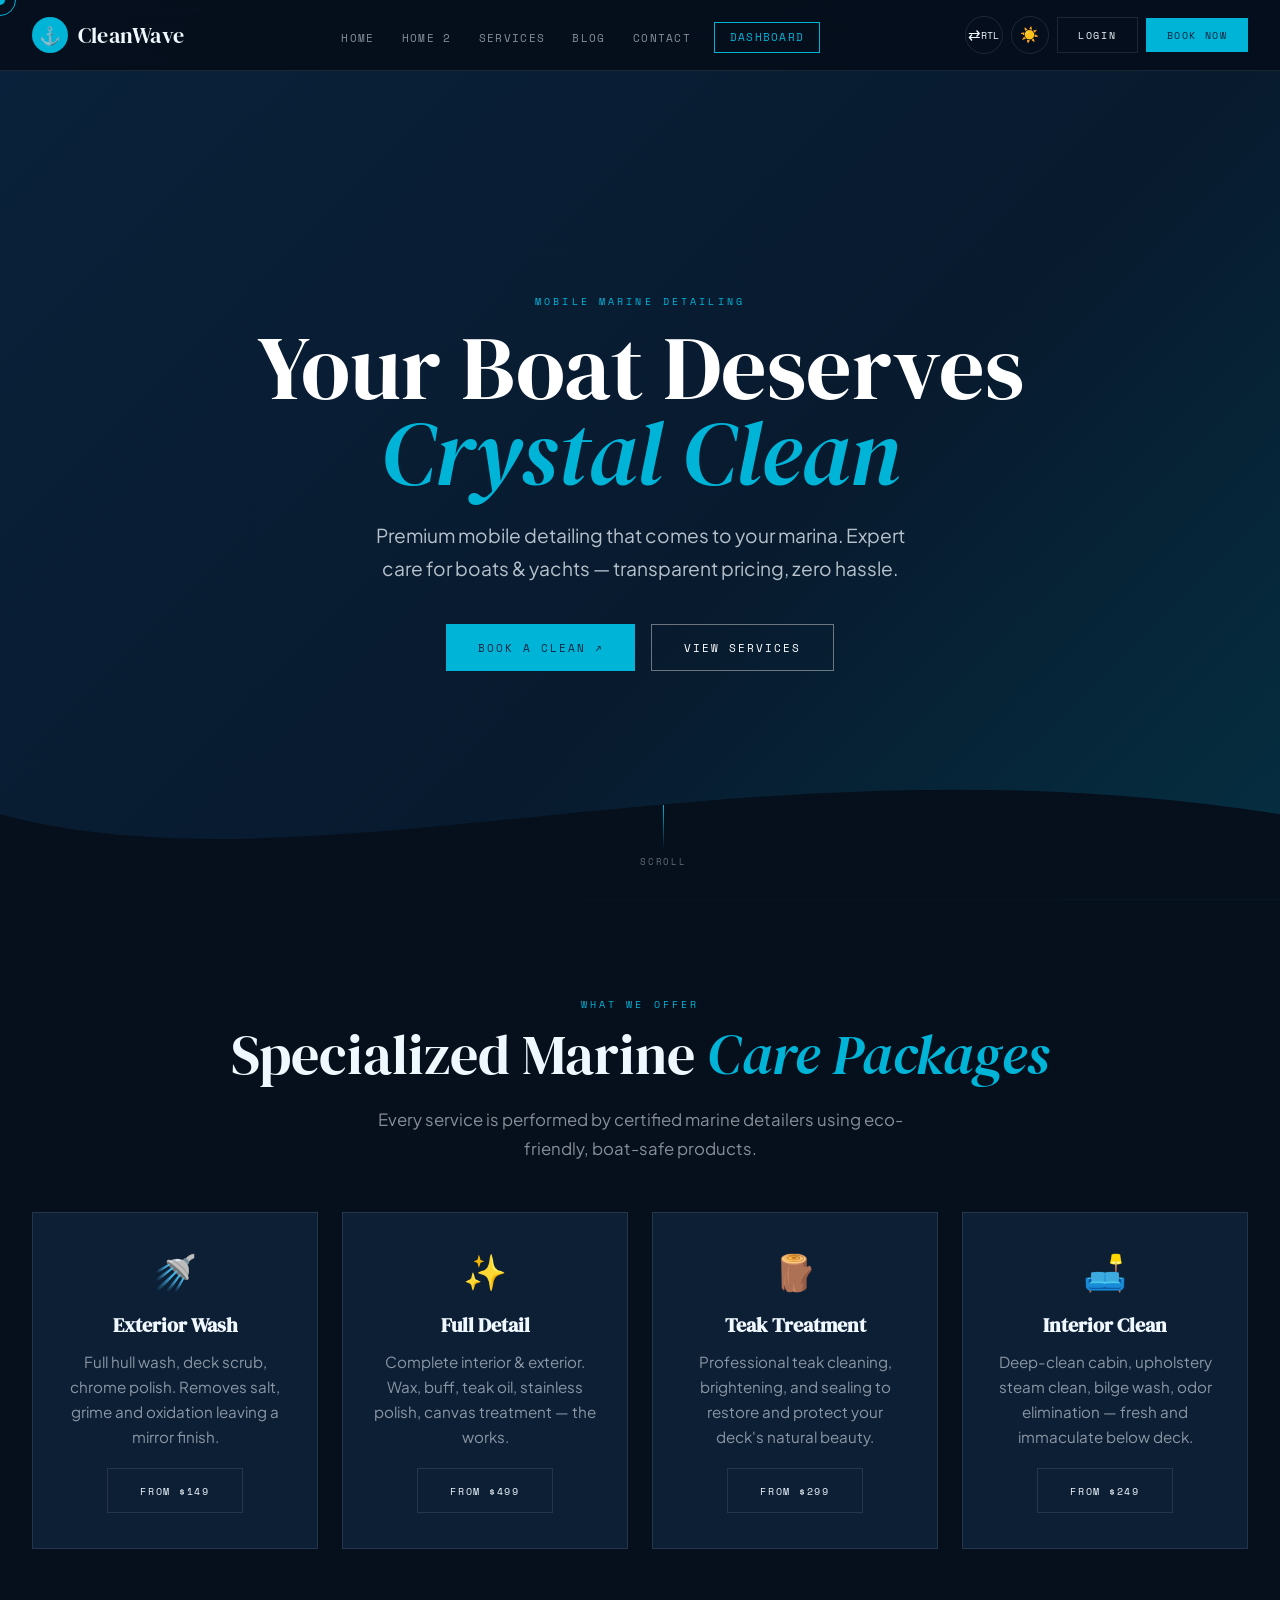
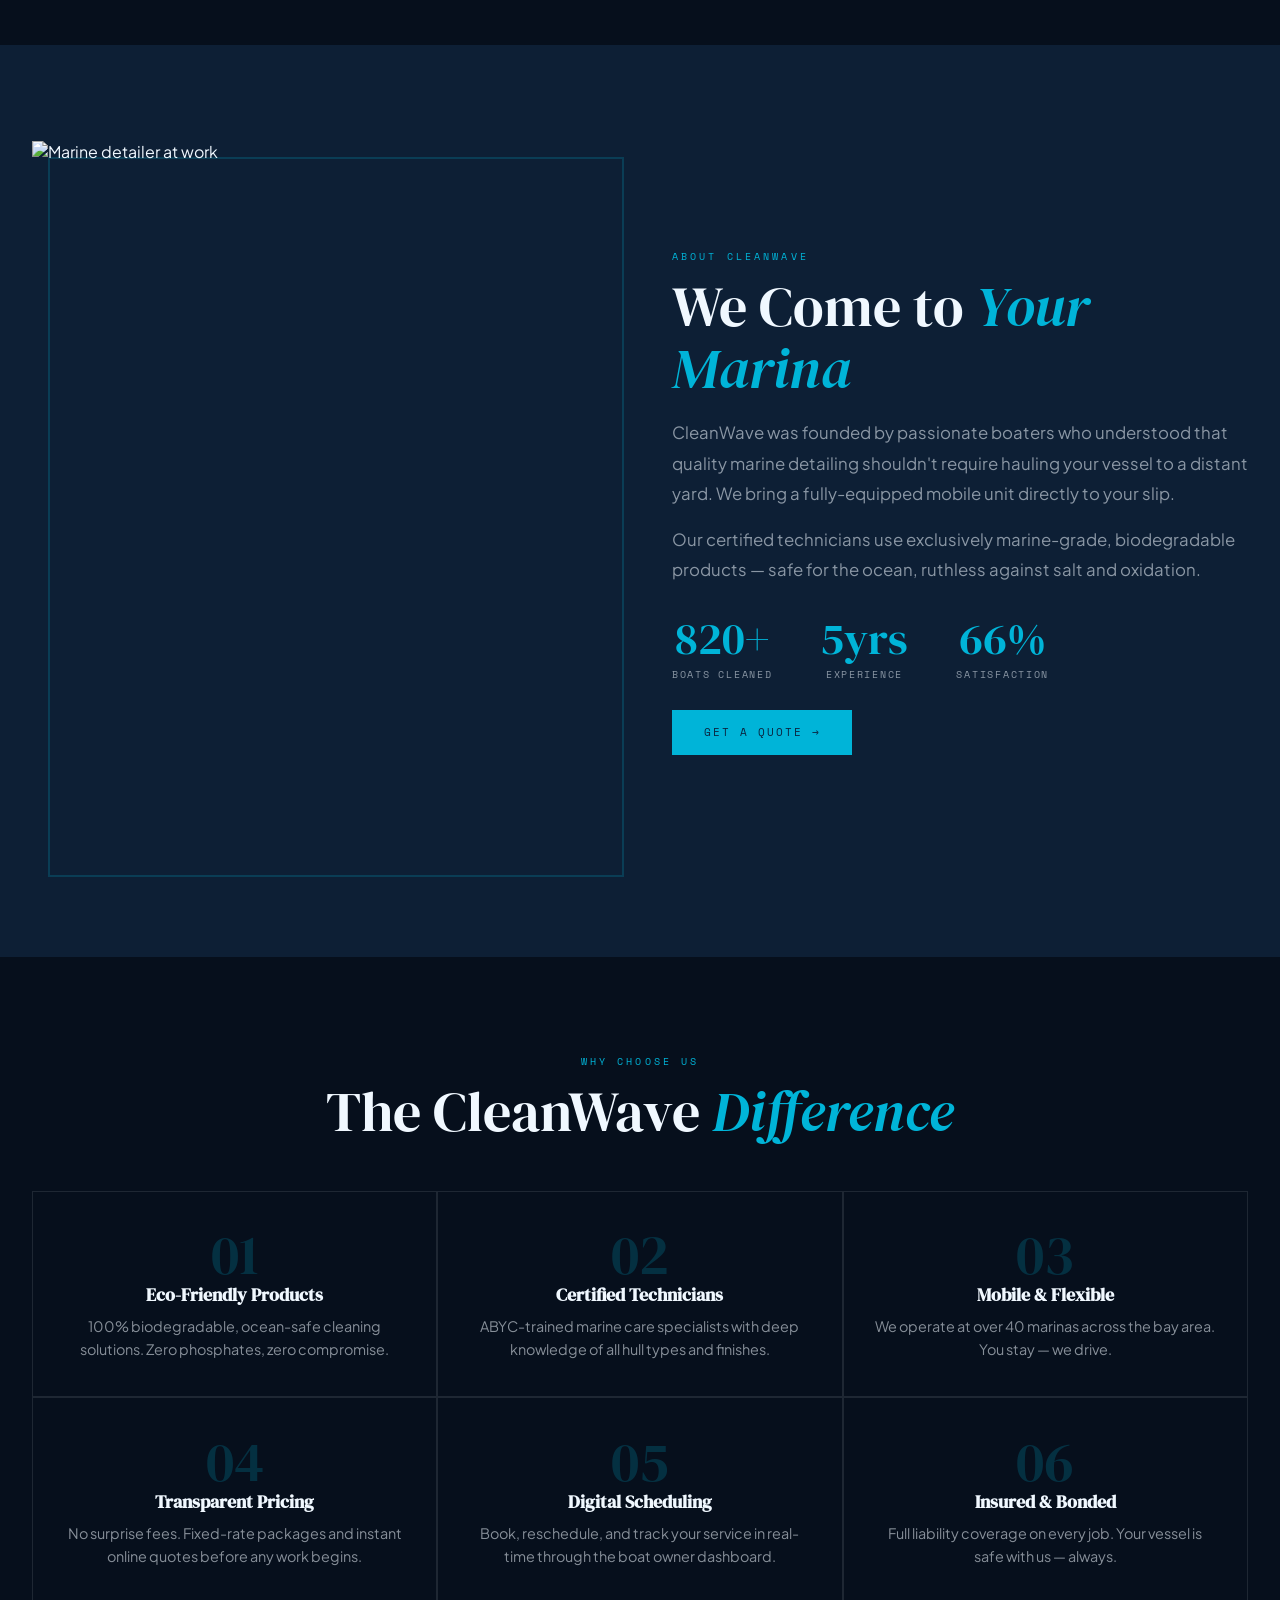
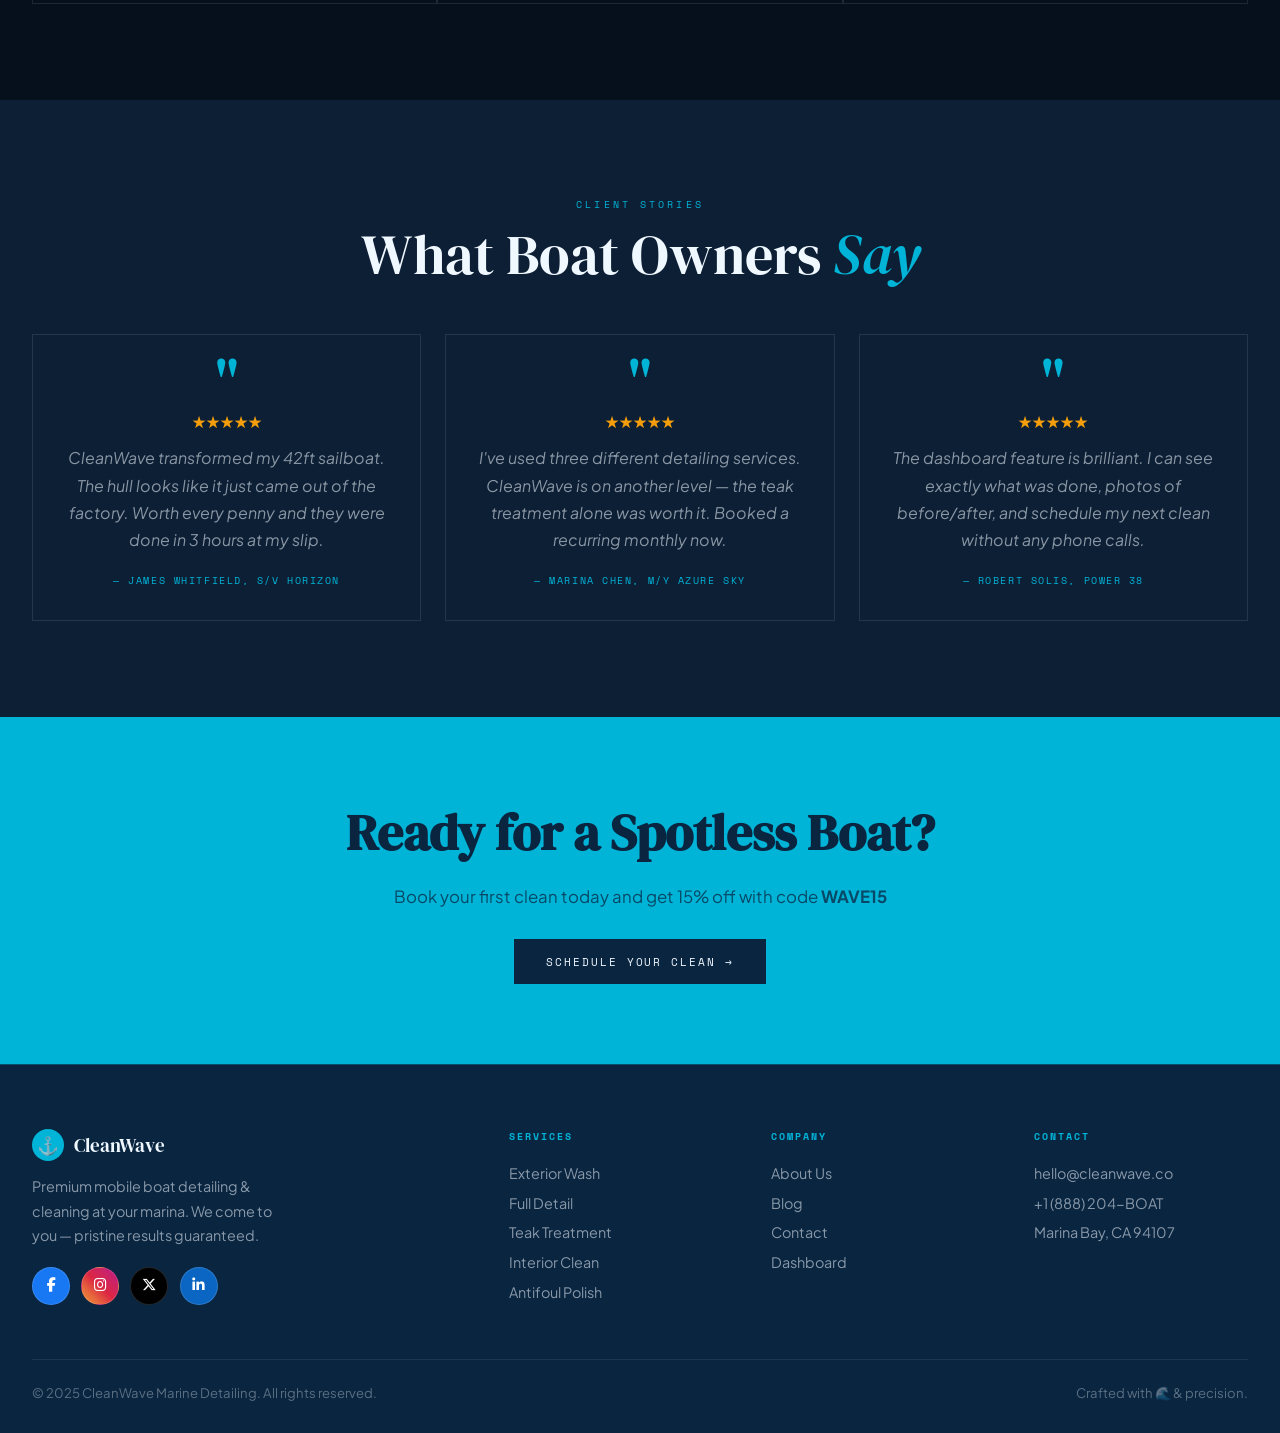
==== index.html @ 35ff5fb8 "first commit" ====
<!DOCTYPE html>
<html lang="en" data-theme="dark" dir="ltr">
<head>
<meta charset="UTF-8"/><meta name="viewport" content="width=device-width,initial-scale=1.0"/>
<title>CleanWave · Premium Mobile Boat Detailing</title>
<link rel="stylesheet" href="style.css"/>
<link rel="stylesheet" href="https://cdnjs.cloudflare.com/ajax/libs/font-awesome/6.5.0/css/all.min.css"/>
</head>
<body>
<div id="nav-inject"></div>

<!-- 1. HERO -->
<section class="hero" style="background-image:url('https://images.unsplash.com/photo-1567899378494-47b22a2ae96a?w=1800&q=80')">
  <div class="hero-overlay"></div>
  <div class="hero-content">
    <span class="hero-label">Mobile Marine Detailing</span>
    <h1 class="hero-title">Your Boat Deserves<em>Crystal Clean</em></h1>
    <p class="hero-sub">Premium mobile detailing that comes to your marina. Expert care for boats & yachts — transparent pricing, zero hassle.</p>
    <div class="hero-btns">
      <a href="services.html" class="btn btn-primary"><span>Book a Clean ↗</span></a>
      <a href="services.html" class="btn btn-outline"><span>View Services</span></a>
    </div>
  </div>
  <div class="scroll-ind"><div class="scroll-line"></div><span>Scroll</span></div>
  <div class="hero-wave">
    <svg viewBox="0 0 1200 80" preserveAspectRatio="none" fill="var(--bg)">
      <path d="M0,40 C150,80 350,0 600,40 C850,80 1050,0 1200,40 L1200,80 L0,80 Z"/>
    </svg>
  </div>
</section>

<!-- 2. SERVICES -->
<section style="background:var(--bg)">
  <div class="section-inner">
    <div class="text-center reveal">
      <span class="section-label">What We Offer</span>
      <h2 class="section-title">Specialized Marine <em style="color:var(--accent);font-style:italic">Care Packages</em></h2>
      <p class="section-sub">Every service is performed by certified marine detailers using eco-friendly, boat-safe products.</p>
    </div>
    <div class="cards-grid">
      <div class="card reveal stagger-1">
        <div class="card-icon">🚿</div>
        <h3>Exterior Wash</h3>
        <p>Full hull wash, deck scrub, chrome polish. Removes salt, grime and oxidation leaving a mirror finish.</p>
        <a href="services.html" class="btn btn-dark" style="margin-top:1.2rem;font-size:.6rem"><span>From $149</span></a>
      </div>
      <div class="card reveal stagger-2">
        <div class="card-icon">✨</div>
        <h3>Full Detail</h3>
        <p>Complete interior & exterior. Wax, buff, teak oil, stainless polish, canvas treatment — the works.</p>
        <a href="services.html" class="btn btn-dark" style="margin-top:1.2rem;font-size:.6rem"><span>From $499</span></a>
      </div>
      <div class="card reveal stagger-3">
        <div class="card-icon">🪵</div>
        <h3>Teak Treatment</h3>
        <p>Professional teak cleaning, brightening, and sealing to restore and protect your deck's natural beauty.</p>
        <a href="services.html" class="btn btn-dark" style="margin-top:1.2rem;font-size:.6rem"><span>From $299</span></a>
      </div>
      <div class="card reveal stagger-4">
        <div class="card-icon">🛋️</div>
        <h3>Interior Clean</h3>
        <p>Deep-clean cabin, upholstery steam clean, bilge wash, odor elimination — fresh and immaculate below deck.</p>
        <a href="services.html" class="btn btn-dark" style="margin-top:1.2rem;font-size:.6rem"><span>From $249</span></a>
      </div>
    </div>
  </div>
</section>

<!-- 3. ABOUT -->
<section style="background:var(--bg-alt)">
  <div class="section-inner">
    <div class="split-grid">
      <div class="split-image reveal-left">
        <img src="https://images.unsplash.com/photo-1540946485063-a40da27545f8?w=700&q=80" alt="Marine detailer at work" style="aspect-ratio:4/5"/>
      </div>
      <div class="split-text reveal-right">
        <span class="section-label">About CleanWave</span>
        <h2 class="section-title">We Come to <em style="color:var(--accent);font-style:italic">Your Marina</em></h2>
        <p>CleanWave was founded by passionate boaters who understood that quality marine detailing shouldn't require hauling your vessel to a distant yard. We bring a fully-equipped mobile unit directly to your slip.</p>
        <p>Our certified technicians use exclusively marine-grade, biodegradable products — safe for the ocean, ruthless against salt and oxidation.</p>
        <div class="stats-row">
          <div class="stat"><div class="stat-num" data-target="1200" data-suffix="+">0+</div><div class="stat-label">Boats Cleaned</div></div>
          <div class="stat"><div class="stat-num" data-target="8" data-suffix="yrs">0yrs</div><div class="stat-label">Experience</div></div>
          <div class="stat"><div class="stat-num" data-target="98" data-suffix="%">0%</div><div class="stat-label">Satisfaction</div></div>
        </div>
        <br/>
        <a href="contact.html" class="btn btn-primary" style="margin-top:.5rem"><span>Get a Quote →</span></a>
      </div>
    </div>
  </div>
</section>

<!-- 4. FEATURES -->
<section style="background:var(--bg)">
  <div class="section-inner">
    <div class="text-center reveal">
      <span class="section-label">Why Choose Us</span>
      <h2 class="section-title">The CleanWave <em style="color:var(--accent);font-style:italic">Difference</em></h2>
    </div>
    <div class="features-grid reveal">
      <div class="feature-item stagger-1">
        <div class="feature-num">01</div>
        <h3>Eco-Friendly Products</h3>
        <p>100% biodegradable, ocean-safe cleaning solutions. Zero phosphates, zero compromise.</p>
      </div>
      <div class="feature-item stagger-2">
        <div class="feature-num">02</div>
        <h3>Certified Technicians</h3>
        <p>ABYC-trained marine care specialists with deep knowledge of all hull types and finishes.</p>
      </div>
      <div class="feature-item stagger-3">
        <div class="feature-num">03</div>
        <h3>Mobile & Flexible</h3>
        <p>We operate at over 40 marinas across the bay area. You stay — we drive.</p>
      </div>
      <div class="feature-item stagger-1">
        <div class="feature-num">04</div>
        <h3>Transparent Pricing</h3>
        <p>No surprise fees. Fixed-rate packages and instant online quotes before any work begins.</p>
      </div>
      <div class="feature-item stagger-2">
        <div class="feature-num">05</div>
        <h3>Digital Scheduling</h3>
        <p>Book, reschedule, and track your service in real-time through the boat owner dashboard.</p>
      </div>
      <div class="feature-item stagger-3">
        <div class="feature-num">06</div>
        <h3>Insured & Bonded</h3>
        <p>Full liability coverage on every job. Your vessel is safe with us — always.</p>
      </div>
    </div>
  </div>
</section>

<!-- 5. TESTIMONIALS -->
<section style="background:var(--bg-alt)">
  <div class="section-inner">
    <div class="text-center reveal">
      <span class="section-label">Client Stories</span>
      <h2 class="section-title">What Boat Owners <em style="color:var(--accent);font-style:italic">Say</em></h2>
    </div>
    <div class="cards-grid">
      <div class="testi-card reveal stagger-1">
        <div class="testi-quote">"</div>
        <span class="stars">★★★★★</span>
        <p>CleanWave transformed my 42ft sailboat. The hull looks like it just came out of the factory. Worth every penny and they were done in 3 hours at my slip.</p>
        <span class="testi-author">— James Whitfield, S/V Horizon</span>
      </div>
      <div class="testi-card reveal stagger-2">
        <div class="testi-quote">"</div>
        <span class="stars">★★★★★</span>
        <p>I've used three different detailing services. CleanWave is on another level — the teak treatment alone was worth it. Booked a recurring monthly now.</p>
        <span class="testi-author">— Marina Chen, M/Y Azure Sky</span>
      </div>
      <div class="testi-card reveal stagger-3">
        <div class="testi-quote">"</div>
        <span class="stars">★★★★★</span>
        <p>The dashboard feature is brilliant. I can see exactly what was done, photos of before/after, and schedule my next clean without any phone calls.</p>
        <span class="testi-author">— Robert Solis, Power 38</span>
      </div>
    </div>
  </div>
</section>

<!-- 6. CTA BANNER -->
<section class="cta-banner">
  <div class="section-inner">
    <h2 class="reveal">Ready for a Spotless Boat?</h2>
    <p class="reveal">Book your first clean today and get 15% off with code <strong>WAVE15</strong></p>
    <a href="services.html" class="btn reveal"><span>Schedule Your Clean →</span></a>
  </div>
</section>

<div id="footer-inject"></div>
<script src="components.js"></script>
<script src="main.js"></script>
</body>
</html>
---- style.css ----
/* ═══════════════════════════════════════════════
   BOAT · GLOBAL DESIGN SYSTEM
   3 Colors: Primary #0A2540 | Secondary #F0F8FF | Accent #00B4D8
═══════════════════════════════════════════════ */
@import url('https://fonts.googleapis.com/css2?family=DM+Serif+Display:ital@0;1&family=Plus+Jakarta+Sans:wght@300;400;500;600;700&family=Space+Mono:wght@400;700&display=swap');

:root {
  --primary: #0A2540;
  --secondary: #F0F8FF;
  --accent: #00B4D8;
  --primary-90: rgba(10,37,64,0.9);
  --primary-80: rgba(10,37,64,0.8);
  --primary-20: rgba(10,37,64,0.2);
  --accent-80: rgba(0,180,216,0.8);
  --accent-20: rgba(0,180,216,0.2);
  --accent-10: rgba(0,180,216,0.1);
  --secondary-80: rgba(240,248,255,0.8);
  --transition: 0.4s cubic-bezier(0.25,0.46,0.45,0.94);
  --container: 1280px;
  --radius: 2px;
}
[data-theme="light"] {
  --bg: #ffffff;
  --bg-alt: var(--secondary);
  --text: var(--primary);
  --text-muted: rgba(10,37,64,0.6);
  --border: rgba(10,37,64,0.12);
  --card-bg: #ffffff;
  --nav-bg: rgba(255,255,255,0.95);
  --shadow: 0 4px 24px rgba(10,37,64,0.08);
}
[data-theme="dark"] {
  --bg: #060f1c;
  --bg-alt: #0d1f35;
  --text: var(--secondary);
  --text-muted: rgba(240,248,255,0.55);
  --border: rgba(240,248,255,0.1);
  --card-bg: #0d1f35;
  --nav-bg: rgba(6,15,28,0.97);
  --shadow: 0 4px 24px rgba(0,0,0,0.4);
}

*,*::before,*::after{box-sizing:border-box;margin:0;padding:0;}
html{scroll-behavior:smooth;font-size:16px;}
body{font-family:'Plus Jakarta Sans',sans-serif;background:var(--bg);color:var(--text);transition:background var(--transition),color var(--transition);overflow-x:hidden;cursor:none;}

/* ── CURSOR ── */
.cursor{width:10px;height:10px;background:var(--accent);border-radius:50%;position:fixed;top:0;left:0;pointer-events:none;z-index:9999;transform:translate(-50%,-50%);transition:width .3s,height .3s,background .3s;}
.cursor-ring{width:32px;height:32px;border:1.5px solid var(--accent);border-radius:50%;position:fixed;top:0;left:0;pointer-events:none;z-index:9998;transform:translate(-50%,-50%);transition:width .3s,height .3s;}

/* ── NAVBAR ── */
nav{position:fixed;top:0;left:0;right:0;z-index:1000;background:var(--nav-bg);backdrop-filter:blur(20px);-webkit-backdrop-filter:blur(20px);border-bottom:1px solid var(--border);transition:background var(--transition),border var(--transition);}
.nav-inner{max-width:var(--container);margin:0 auto;display:flex;align-items:center;justify-content:space-between;padding:0 2rem;height:70px;}
.nav-logo{display:flex;align-items:center;gap:.6rem;text-decoration:none;}
.nav-logo-icon{width:36px;height:36px;background:var(--accent);border-radius:50%;display:flex;align-items:center;justify-content:center;font-size:1.1rem;}
.nav-logo-text{font-family:'DM Serif Display',serif;font-size:1.4rem;font-weight:400;color:var(--text);letter-spacing:.02em;}
.nav-links{display:flex;align-items:center;gap:.2rem;list-style:none;}
.nav-links a{font-family:'Space Mono',monospace;font-size:.68rem;letter-spacing:.12em;text-transform:uppercase;color:var(--text-muted);text-decoration:none;padding:.5rem .75rem;position:relative;transition:color var(--transition);}
.nav-links a::after{content:'';position:absolute;bottom:0;left:.75rem;right:.75rem;height:1px;background:var(--accent);transform:scaleX(0);transition:transform var(--transition);}
.nav-links a:hover,.nav-links a.active{color:var(--accent);}
.nav-links a:hover::after,.nav-links a.active::after{transform:scaleX(1);}
.nav-links a.nav-dashboard{color:var(--accent);border:1px solid var(--accent);padding:.4rem .9rem;margin-left:.5rem;transition:all var(--transition);}
.nav-links a.nav-dashboard:hover{background:var(--accent);color:var(--primary);}
.nav-links a.nav-dashboard::after{display:none;}
.nav-right{display:flex;align-items:center;gap:.5rem;}
.nav-btn{width:38px;height:38px;border-radius:50%;border:1px solid var(--border);background:none;color:var(--text);cursor:pointer;display:flex;align-items:center;justify-content:center;font-size:.95rem;transition:all var(--transition);}
.nav-btn:hover{border-color:var(--accent);color:var(--accent);}
.nav-cta{font-family:'Space Mono',monospace;font-size:.65rem;letter-spacing:.15em;text-transform:uppercase;padding:.55rem 1.3rem;text-decoration:none;transition:all var(--transition);cursor:pointer;border:none;}
.nav-cta-primary{background:var(--accent);color:var(--primary);}
.nav-cta-primary:hover{background:var(--primary);color:var(--accent);transform:translateY(-2px);}
.nav-cta-secondary{background:none;border:1px solid var(--border);color:var(--text);}
.nav-cta-secondary:hover{border-color:var(--accent);color:var(--accent);}
.hamburger{display:none;flex-direction:column;gap:5px;background:none;border:none;cursor:pointer;padding:4px;}
.hamburger span{display:block;width:22px;height:2px;background:var(--text);transition:all var(--transition);}

/* ── MOBILE DRAWER ── */
.drawer{position:fixed;top:0;right:0;width:min(300px,85vw);height:100vh;background:var(--bg);border-left:1px solid var(--border);z-index:1100;transform:translateX(100%);transition:transform .45s cubic-bezier(0.76,0,0.24,1);display:flex;flex-direction:column;padding:2rem 1.5rem;gap:1.5rem;overflow-y:auto;}
.drawer.open{transform:translateX(0);}
.drawer-close{align-self:flex-end;background:none;border:none;color:var(--text);font-size:1.4rem;cursor:pointer;padding:.2rem;}
.drawer-links{display:flex;flex-direction:column;gap:.2rem;}
.drawer-links a{font-family:'Space Mono',monospace;font-size:.75rem;letter-spacing:.12em;text-transform:uppercase;color:var(--text-muted);text-decoration:none;padding:.8rem 0;border-bottom:1px solid var(--border);transition:color var(--transition);}
.drawer-links a:hover,.drawer-links a.active{color:var(--accent);}
.drawer-bottom{margin-top:auto;display:flex;align-items:center;gap:.8rem;padding-top:1rem;border-top:1px solid var(--border);}
.drawer-overlay{position:fixed;inset:0;background:rgba(0,0,0,.5);z-index:1050;opacity:0;pointer-events:none;transition:opacity var(--transition);}
.drawer-overlay.show{opacity:1;pointer-events:all;}

/* ── SECTIONS ── */
section{padding:6rem 2rem;}
.section-inner{max-width:var(--container);margin:0 auto;}
.section-label{font-family:'Space Mono',monospace;font-size:.65rem;letter-spacing:.3em;text-transform:uppercase;color:var(--accent);display:block;margin-bottom:.75rem;}
.section-title{font-family:'DM Serif Display',serif;font-size:clamp(2rem,4.5vw,3.5rem);font-weight:400;line-height:1.1;margin-bottom:1.2rem;}
.section-sub{font-size:1.05rem;line-height:1.75;color:var(--text-muted);max-width:580px;}
.text-center{text-align:center;}
.text-center .section-sub{margin:0 auto;}

/* ── HERO BASE ── */
.hero{min-height:100vh;background-size:cover;background-position:center;background-attachment:fixed;display:flex;align-items:center;justify-content:center;position:relative;overflow:hidden;padding:8rem 2rem 4rem;}
.hero-overlay{position:absolute;inset:0;background:linear-gradient(135deg,rgba(10,37,64,.85) 0%,rgba(10,37,64,.5) 60%,rgba(0,180,216,.2) 100%);}
.hero-content{position:relative;z-index:2;text-align:center;max-width:860px;width:100%;}
.hero-label{font-family:'Space Mono',monospace;font-size:.65rem;letter-spacing:.3em;text-transform:uppercase;color:var(--accent);display:block;margin-bottom:1rem;opacity:0;animation:fadeUp .8s .1s forwards;}
.hero-title{font-family:'DM Serif Display',serif;font-size:clamp(2.8rem,7vw,6.5rem);font-weight:400;line-height:.95;color:#ffffff;margin-bottom:1.5rem;opacity:0;animation:fadeUp .9s .3s forwards;}
.hero-title em{color:var(--accent);font-style:italic;display:block;}
.hero-sub{font-size:clamp(1rem,1.8vw,1.2rem);color:rgba(240,248,255,.75);line-height:1.7;max-width:560px;margin:0 auto 2.5rem;opacity:0;animation:fadeUp .9s .5s forwards;}
.hero-btns{display:flex;gap:1rem;justify-content:center;flex-wrap:wrap;opacity:0;animation:fadeUp .9s .7s forwards;}
.scroll-ind{position:absolute;bottom:2rem;left:50%;transform:translateX(-50%);z-index:3;display:flex;flex-direction:column;align-items:center;gap:.4rem;opacity:0;animation:fadeUp 1s 1s forwards;}
.scroll-ind span{font-family:'Space Mono',monospace;font-size:.55rem;letter-spacing:.2em;text-transform:uppercase;color:rgba(240,248,255,.4);}
.scroll-line{width:1px;height:44px;background:linear-gradient(to bottom,var(--accent),transparent);animation:scrollPulse 2s ease-in-out infinite;}

/* ── BUTTONS ── */
.btn{display:inline-flex;align-items:center;gap:.5rem;font-family:'Space Mono',monospace;font-size:.68rem;letter-spacing:.18em;text-transform:uppercase;padding:.9rem 2rem;text-decoration:none;cursor:pointer;border:none;transition:all var(--transition);position:relative;overflow:hidden;}
.btn::before{content:'';position:absolute;inset:0;transform:translateX(-101%);transition:transform var(--transition);}
.btn:hover::before{transform:translateX(0);}
.btn-primary{background:var(--accent);color:var(--primary);}
.btn-primary::before{background:#0096b5;}
.btn-primary:hover{transform:translateY(-2px);box-shadow:0 12px 36px var(--accent-80);}
.btn-outline{background:transparent;border:1px solid rgba(255,255,255,.4);color:#fff;}
.btn-outline::before{background:rgba(255,255,255,.1);}
.btn-outline:hover{border-color:#fff;}
.btn-dark{background:none;border:1px solid var(--border);color:var(--text);}
.btn-dark::before{background:var(--accent-10);}
.btn-dark:hover{border-color:var(--accent);color:var(--accent);}
.btn span{position:relative;z-index:1;}

/* ── CARDS ── */
.cards-grid{display:grid;grid-template-columns:repeat(auto-fit,minmax(240px,1fr));gap:1.5rem;margin-top:3rem;}
.card{background:var(--card-bg);border:1px solid var(--border);padding:2.2rem 1.8rem;display:flex;flex-direction:column;align-items:center;justify-content:center;text-align:center;position:relative;overflow:hidden;transition:transform var(--transition),box-shadow var(--transition),border-color var(--transition);}
.card::after{content:'';position:absolute;bottom:0;left:0;right:0;height:2px;background:var(--accent);transform:scaleX(0);transition:transform var(--transition);}
.card:hover{transform:translateY(-8px);box-shadow:var(--shadow);border-color:var(--accent-20);}
.card:hover::after{transform:scaleX(1);}
.card-icon{font-size:2.2rem;color:var(--accent);margin-bottom:1.1rem;transition:transform var(--transition);}
.card:hover .card-icon{transform:scale(1.12) rotate(-5deg);}
.card h3{font-family:'DM Serif Display',serif;font-size:1.25rem;margin-bottom:.6rem;}
.card p{font-size:.95rem;line-height:1.65;color:var(--text-muted);}

/* ── REVEAL ANIMATION ── */
.reveal{opacity:0;transform:translateY(28px);transition:opacity .7s ease,transform .7s ease;}
.reveal.visible{opacity:1;transform:translateY(0);}
.reveal-left{opacity:0;transform:translateX(-30px);transition:opacity .7s ease,transform .7s ease;}
.reveal-left.visible{opacity:1;transform:translateX(0);}
.reveal-right{opacity:0;transform:translateX(30px);transition:opacity .7s ease,transform .7s ease;}
.reveal-right.visible{opacity:1;transform:translateX(0);}
.stagger-1{transition-delay:.1s;}
.stagger-2{transition-delay:.2s;}
.stagger-3{transition-delay:.3s;}
.stagger-4{transition-delay:.4s;}

/* ── SPLIT SECTION ── */
.split-grid{display:grid;grid-template-columns:1fr 1fr;gap:4rem;align-items:center;}
.split-image{position:relative;}
.split-image img{width:100%;height:100%;object-fit:cover;display:block;}
.split-image::before{content:'';position:absolute;top:16px;left:16px;right:-16px;bottom:-16px;border:2px solid var(--accent-20);z-index:-1;}
.split-text p{font-size:1.05rem;line-height:1.8;color:var(--text-muted);margin-bottom:1rem;}

/* ── STATS ── */
.stats-row{display:flex;gap:3rem;margin-top:2rem;flex-wrap:wrap;}
.stat{text-align:center;}
.stat-num{font-family:'DM Serif Display',serif;font-size:2.8rem;color:var(--accent);line-height:1;}
.stat-label{font-family:'Space Mono',monospace;font-size:.6rem;letter-spacing:.18em;text-transform:uppercase;color:var(--text-muted);margin-top:.3rem;}

/* ── TESTIMONIALS ── */
.testi-card{background:var(--card-bg);border:1px solid var(--border);padding:2rem;display:flex;flex-direction:column;align-items:center;text-align:center;}
.testi-quote{font-family:'DM Serif Display',serif;font-size:3.5rem;color:var(--accent);line-height:.5;margin-bottom:1rem;}
.testi-card p{font-size:1rem;line-height:1.7;font-style:italic;margin-bottom:1.2rem;color:var(--text-muted);}
.testi-author{font-family:'Space Mono',monospace;font-size:.65rem;letter-spacing:.15em;text-transform:uppercase;color:var(--accent);}
.stars{color:#f59e0b;font-size:1rem;margin-bottom:.8rem;display:block;}

/* ── CTA BANNER ── */
.cta-banner{background:var(--accent);padding:5rem 2rem;text-align:center;}
.cta-banner h2{font-family:'DM Serif Display',serif;font-size:clamp(1.8rem,4vw,3.5rem);color:var(--primary);margin-bottom:1.2rem;}
.cta-banner p{font-size:1.05rem;color:rgba(10,37,64,.75);margin-bottom:2rem;max-width:520px;margin-left:auto;margin-right:auto;}
.cta-banner .btn{background:var(--primary);color:var(--secondary);}
.cta-banner .btn:hover{background:#061929;}

/* ── FEATURES GRID ── */
.features-grid{display:grid;grid-template-columns:repeat(3,1fr);gap:0;margin-top:3rem;}
.feature-item{padding:2.2rem 1.8rem;border:1px solid var(--border);display:flex;flex-direction:column;align-items:center;text-align:center;transition:background var(--transition);}
.feature-item:hover{background:var(--accent-10);}
.feature-num{font-family:'DM Serif Display',serif;font-size:3.5rem;color:var(--accent-20);line-height:1;transition:color var(--transition);}
.feature-item:hover .feature-num{color:var(--accent);}
.feature-item h3{font-family:'DM Serif Display',serif;font-size:1.1rem;margin-bottom:.5rem;}
.feature-item p{font-size:.9rem;color:var(--text-muted);line-height:1.6;}

/* ── PRICING CARDS ── */
.pricing-grid{display:grid;grid-template-columns:repeat(3,1fr);gap:1.5rem;margin-top:3rem;}
.pricing-card{background:var(--card-bg);border:1px solid var(--border);padding:2.5rem 2rem;display:flex;flex-direction:column;align-items:center;text-align:center;position:relative;transition:all var(--transition);}
.pricing-card.popular{border-color:var(--accent);transform:translateY(-8px);}
.popular-badge{position:absolute;top:-14px;left:50%;transform:translateX(-50%);background:var(--accent);color:var(--primary);font-family:'Space Mono',monospace;font-size:.6rem;letter-spacing:.12em;text-transform:uppercase;padding:.3rem .9rem;}
.pricing-card:hover{box-shadow:var(--shadow);}
.price{font-family:'DM Serif Display',serif;font-size:3.2rem;color:var(--accent);line-height:1;margin:1rem 0;}
.price-period{font-size:.85rem;color:var(--text-muted);}
.price-features{list-style:none;margin:1.5rem 0;width:100%;}
.price-features li{font-size:.92rem;padding:.45rem 0;border-bottom:1px solid var(--border);color:var(--text-muted);}
.price-features li:last-child{border-bottom:none;}

/* ── BLOG CARDS ── */
.blog-grid{display:grid;grid-template-columns:repeat(auto-fit,minmax(300px,1fr));gap:1.5rem;margin-top:3rem;}
.blog-card{background:var(--card-bg);border:1px solid var(--border);overflow:hidden;transition:all var(--transition);}
.blog-card:hover{transform:translateY(-6px);box-shadow:var(--shadow);}
.blog-img{height:200px;overflow:hidden;}
.blog-img img{width:100%;height:100%;object-fit:cover;transition:transform .6s ease;}
.blog-card:hover .blog-img img{transform:scale(1.06);}
.blog-body{padding:1.5rem;}
.blog-tag{font-family:'Space Mono',monospace;font-size:.6rem;letter-spacing:.15em;text-transform:uppercase;color:var(--accent);margin-bottom:.6rem;display:block;}
.blog-body h3{font-family:'DM Serif Display',serif;font-size:1.2rem;margin-bottom:.6rem;line-height:1.3;}
.blog-body p{font-size:.9rem;color:var(--text-muted);line-height:1.6;margin-bottom:1rem;}
.blog-meta{font-family:'Space Mono',monospace;font-size:.6rem;color:var(--text-muted);letter-spacing:.08em;}

/* ── CONTACT ── */
.contact-grid{display:grid;grid-template-columns:1fr 1.4fr;gap:4rem;margin-top:3rem;}
.contact-card{background:var(--card-bg);border:1px solid var(--border);padding:1.4rem 1.6rem;display:flex;align-items:center;gap:1rem;margin-bottom:1rem;transition:all var(--transition);}
.contact-card:hover{border-color:var(--accent);transform:translateX(4px);}
.contact-icon{font-size:1.6rem;color:var(--accent);flex-shrink:0;}
.contact-card h4{font-family:'DM Serif Display',serif;font-size:1rem;margin-bottom:.2rem;}
.contact-card p{font-size:.88rem;color:var(--text-muted);}
.form-group{margin-bottom:1.3rem;}
.form-group label{display:block;font-family:'Space Mono',monospace;font-size:.62rem;letter-spacing:.16em;text-transform:uppercase;color:var(--accent);margin-bottom:.4rem;}
.form-group input,.form-group textarea,.form-group select{width:100%;padding:.82rem 1rem;background:var(--card-bg);border:1px solid var(--border);color:var(--text);font-family:'Plus Jakarta Sans',sans-serif;font-size:.95rem;outline:none;transition:border-color var(--transition);}
.form-group input:focus,.form-group textarea:focus,.form-group select:focus{border-color:var(--accent);}
.form-group textarea{min-height:130px;resize:vertical;}
.map-wrap{margin-top:3rem;border:1px solid var(--border);overflow:hidden;}

/* ── FOOTER ── */
footer{background:var(--primary);border-top:1px solid rgba(0,180,216,.3);padding:4rem 2rem 2rem;}
.footer-inner{max-width:var(--container);margin:0 auto;}
.footer-grid{display:grid;grid-template-columns:2fr 1fr 1fr 1fr;gap:3rem;margin-bottom:3rem;}
.footer-brand p{font-size:.9rem;color:rgba(240,248,255,.55);line-height:1.7;margin-top:.8rem;max-width:260px;}
.footer-col h4{font-family:'Space Mono',monospace;font-size:.63rem;letter-spacing:.2em;text-transform:uppercase;color:var(--accent);margin-bottom:1.1rem;}
.footer-col ul{list-style:none;}
.footer-col ul li{margin-bottom:.55rem;}
.footer-col ul a{color:rgba(240,248,255,.55);text-decoration:none;font-size:.9rem;transition:all var(--transition);display:inline-block;}
.footer-col ul a:hover{color:var(--accent);transform:translateX(4px);}
.social-row{display:flex;gap:.7rem;margin-top:1.2rem;}
.si{width:38px;height:38px;border-radius:50%;display:flex;align-items:center;justify-content:center;font-size:.9rem;text-decoration:none;transition:all var(--transition);border:1px solid rgba(240,248,255,.15);}
.si:hover{transform:translateY(-4px) scale(1.1);}
.si-fb{background:#1877F2;color:#fff;}
.si-ig{background:linear-gradient(45deg,#f09433,#e6683c,#dc2743,#cc2366,#bc1888);color:#fff;}
.si-tw{background:#000;color:#fff;}
.si-li{background:#0A66C2;color:#fff;}
.footer-bottom{border-top:1px solid rgba(240,248,255,.08);padding-top:1.5rem;display:flex;justify-content:space-between;align-items:center;flex-wrap:wrap;gap:.8rem;}
.footer-bottom p{font-size:.82rem;color:rgba(240,248,255,.35);}

/* ── BACK TO TOP ── */
.btt{position:fixed;bottom:2rem;right:2rem;width:44px;height:44px;background:var(--accent);color:var(--primary);border:none;cursor:pointer;font-size:1.1rem;z-index:500;opacity:0;transform:translateY(16px);transition:all var(--transition);}
.btt.show{opacity:1;transform:translateY(0);}
.btt:hover{background:var(--primary);color:var(--accent);transform:translateY(-4px);}

/* ── ANIMATIONS ── */
@keyframes fadeUp{from{opacity:0;transform:translateY(30px);}to{opacity:1;transform:translateY(0);}}
@keyframes fadeIn{from{opacity:0;}to{opacity:1;}}
@keyframes scrollPulse{0%{transform:scaleY(0);transform-origin:top;}50%{transform:scaleY(1);transform-origin:top;}51%{transform:scaleY(1);transform-origin:bottom;}100%{transform:scaleY(0);transform-origin:bottom;}}
@keyframes float{0%,100%{transform:translateY(0);}50%{transform:translateY(-12px);}}
@keyframes wave{0%{transform:translateX(0);}100%{transform:translateX(-50%);}}
@keyframes typeWrite{from{width:0;}to{width:100%;}}
@keyframes blink{0%,100%{border-color:var(--accent);}50%{border-color:transparent;}}
@media(prefers-reduced-motion:reduce){.reveal,.reveal-left,.reveal-right{transition:none!important;opacity:1!important;transform:none!important;}.hero-label,.hero-title,.hero-sub,.hero-btns{animation:none!important;opacity:1!important;}}

/* ── PAGE TRANSITION ── */
.pg-trans{position:fixed;inset:0;background:var(--accent);z-index:9000;transform:translateY(-100%);transition:transform .5s cubic-bezier(.76,0,.24,1);}

/* ── HERO WAVE ── */
.hero-wave{position:absolute;bottom:0;left:0;right:0;overflow:hidden;line-height:0;}
.hero-wave svg{display:block;width:200%;animation:wave 10s linear infinite;}

/* ── RESPONSIVE ── */
@media(max-width:1024px){
  .features-grid{grid-template-columns:repeat(2,1fr);}
  .pricing-grid{grid-template-columns:1fr;}
  .split-grid{grid-template-columns:1fr;}
  .footer-grid{grid-template-columns:1fr 1fr;}
  .contact-grid{grid-template-columns:1fr;}
}
@media(max-width:768px){
  .hamburger{display:flex;}
  .nav-links{display:none;}
  .nav-cta-secondary,.nav-cta-primary{display:none;}
  .cards-grid{grid-template-columns:repeat(2,1fr);}
  .features-grid{grid-template-columns:repeat(2,1fr);}
  .footer-grid{grid-template-columns:1fr;}
  .stats-row{gap:1.5rem;}
}
@media(max-width:360px){
  .cards-grid{grid-template-columns:1fr;}
  .features-grid{grid-template-columns:1fr;}
  .pricing-grid{grid-template-columns:1fr;}
  .blog-grid{grid-template-columns:1fr;}
  .footer-bottom{flex-direction:column;text-align:center;}
  section{padding:4rem 1rem;}
}
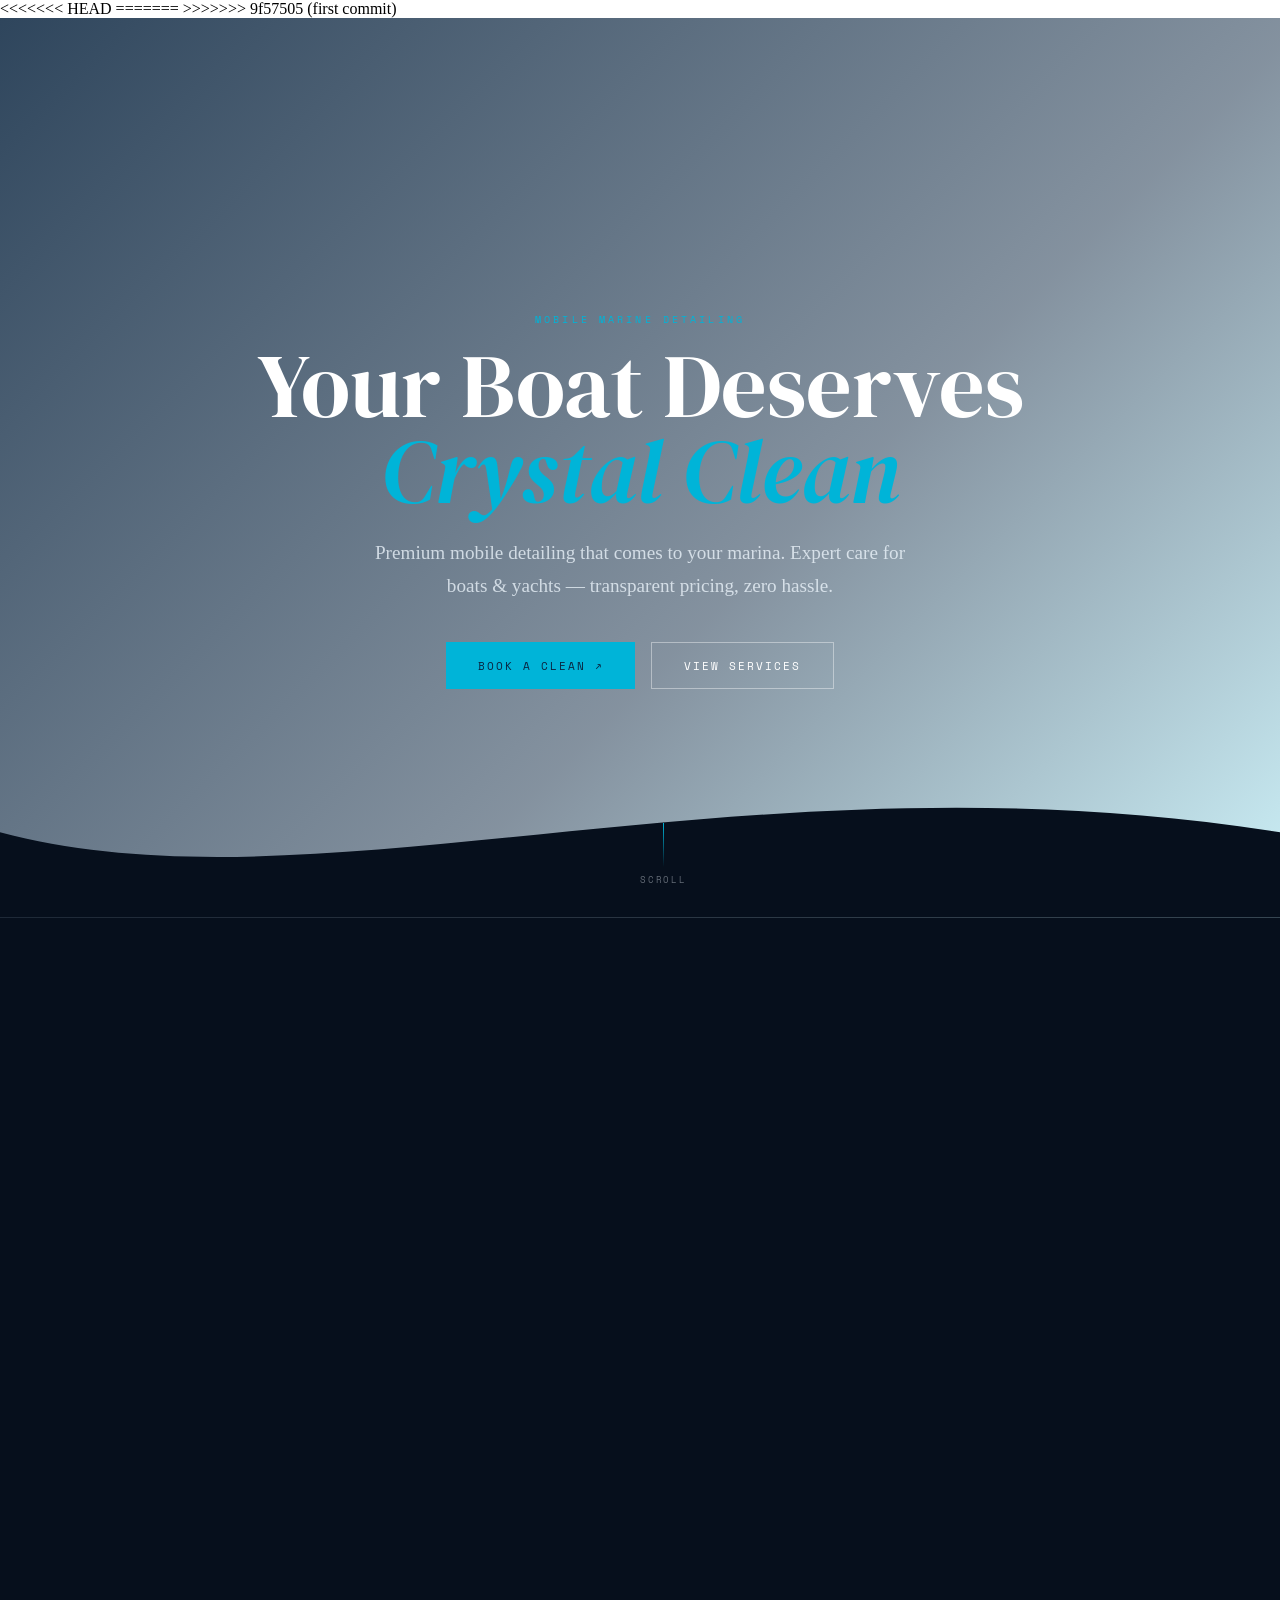
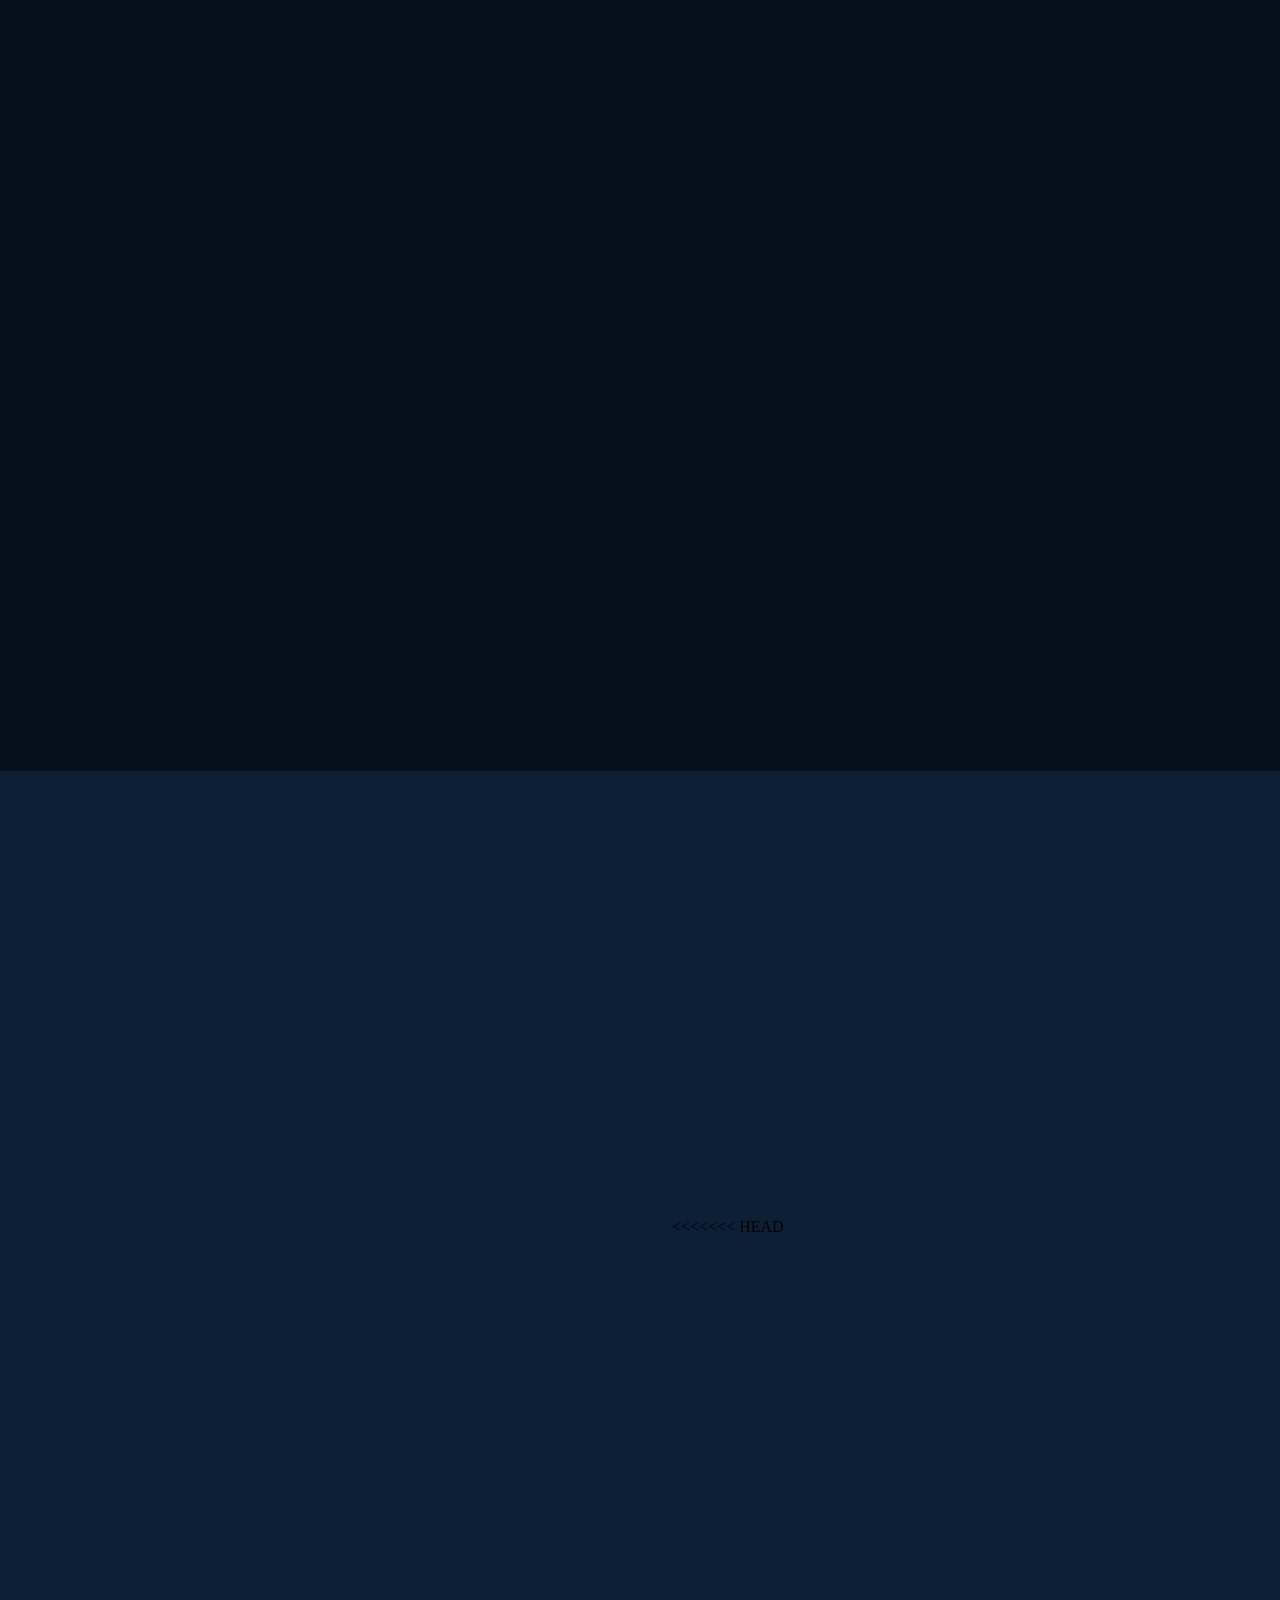
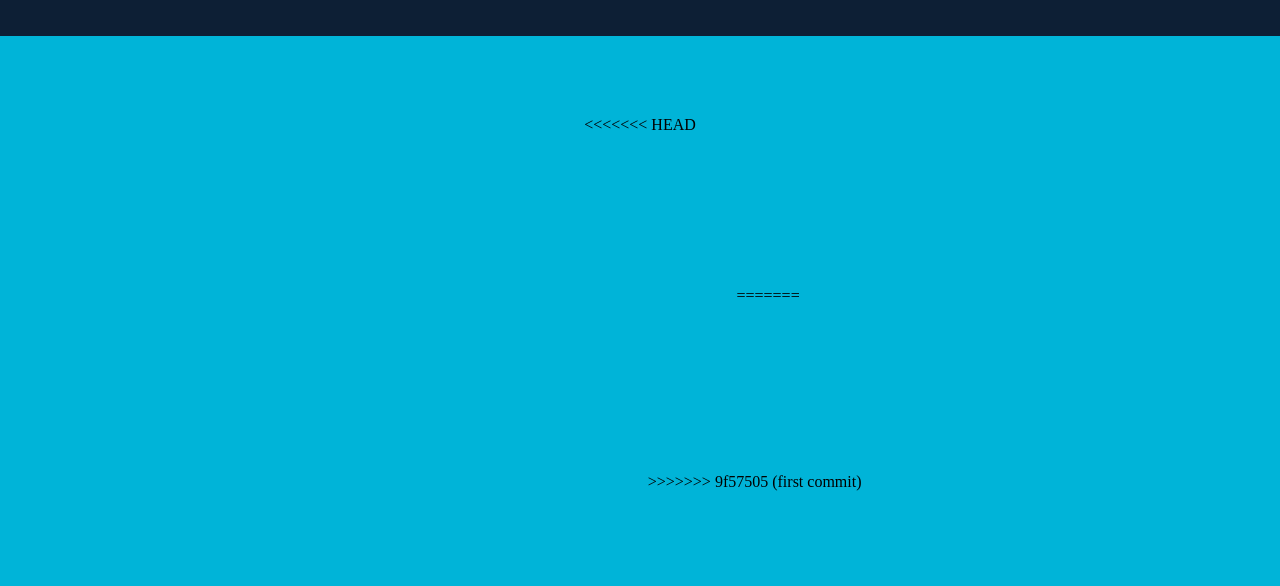
==== commit 147f39d2: "U" ====
--- a/index.html
+++ b/index.html
@@ -5,6 +5,10 @@
 <title>CleanWave · Premium Mobile Boat Detailing</title>
 <link rel="stylesheet" href="style.css"/>
 <link rel="stylesheet" href="https://cdnjs.cloudflare.com/ajax/libs/font-awesome/6.5.0/css/all.min.css"/>
+<<<<<<< HEAD
+=======
+<link rel="icon" href="data:image/svg+xml,<svg xmlns='http://www.w3.org/2000/svg' viewBox='0 0 100 100'><text y='.9em' font-size='90'>⚓</text></svg>"/>
+>>>>>>> 9f57505 (first commit)
 </head>
 <body>
 <div id="nav-inject"></div>
@@ -39,25 +43,41 @@
     </div>
     <div class="cards-grid">
       <div class="card reveal stagger-1">
+<<<<<<< HEAD
         <div class="card-icon">🚿</div>
+=======
+        <img src="https://encrypted-tbn0.gstatic.com/images?q=tbn:ANd9GcTZ45PKLXM_NmSWr5Lr25wjBHJdmR12Bavl-A&s" alt="Exterior Wash" style="width:calc(100% + 3.6rem);height:180px;object-fit:cover;margin:-2.2rem -1.8rem 1.5rem;border-bottom:2px solid var(--accent);"/>
+>>>>>>> 9f57505 (first commit)
         <h3>Exterior Wash</h3>
         <p>Full hull wash, deck scrub, chrome polish. Removes salt, grime and oxidation leaving a mirror finish.</p>
         <a href="services.html" class="btn btn-dark" style="margin-top:1.2rem;font-size:.6rem"><span>From $149</span></a>
       </div>
       <div class="card reveal stagger-2">
+<<<<<<< HEAD
         <div class="card-icon">✨</div>
+=======
+        <img src="https://assets.martide.com/literature/f33b8e85-ce50-4abb-bc71-2d99adf8518e/cruise-ship-w2250x1500.jpeg" alt="Full Detail" style="width:calc(100% + 3.6rem);height:180px;object-fit:cover;margin:-2.2rem -1.8rem 1.5rem;border-bottom:2px solid var(--accent);"/>
+>>>>>>> 9f57505 (first commit)
         <h3>Full Detail</h3>
         <p>Complete interior & exterior. Wax, buff, teak oil, stainless polish, canvas treatment — the works.</p>
         <a href="services.html" class="btn btn-dark" style="margin-top:1.2rem;font-size:.6rem"><span>From $499</span></a>
       </div>
       <div class="card reveal stagger-3">
+<<<<<<< HEAD
         <div class="card-icon">🪵</div>
+=======
+        <img src="https://images.unsplash.com/photo-1507652313519-d4e9174996dd?w=500&q=80" alt="Teak Treatment" style="width:calc(100% + 3.6rem);height:180px;object-fit:cover;margin:-2.2rem -1.8rem 1.5rem;border-bottom:2px solid var(--accent);"/>
+>>>>>>> 9f57505 (first commit)
         <h3>Teak Treatment</h3>
         <p>Professional teak cleaning, brightening, and sealing to restore and protect your deck's natural beauty.</p>
         <a href="services.html" class="btn btn-dark" style="margin-top:1.2rem;font-size:.6rem"><span>From $299</span></a>
       </div>
       <div class="card reveal stagger-4">
+<<<<<<< HEAD
         <div class="card-icon">🛋️</div>
+=======
+        <img src="https://images.unsplash.com/photo-1605281317010-fe5ffe798166?w=500&q=80" alt="Interior Clean" style="width:calc(100% + 3.6rem);height:180px;object-fit:cover;margin:-2.2rem -1.8rem 1.5rem;border-bottom:2px solid var(--accent);"/>
+>>>>>>> 9f57505 (first commit)
         <h3>Interior Clean</h3>
         <p>Deep-clean cabin, upholstery steam clean, bilge wash, odor elimination — fresh and immaculate below deck.</p>
         <a href="services.html" class="btn btn-dark" style="margin-top:1.2rem;font-size:.6rem"><span>From $249</span></a>
@@ -73,12 +93,20 @@
       <div class="split-image reveal-left">
         <img src="https://images.unsplash.com/photo-1540946485063-a40da27545f8?w=700&q=80" alt="Marine detailer at work" style="aspect-ratio:4/5"/>
       </div>
+<<<<<<< HEAD
       <div class="split-text reveal-right">
+=======
+      <div class="split-text reveal-right" style="text-align:center; display:flex; flex-direction:column; align-items:center;">
+>>>>>>> 9f57505 (first commit)
         <span class="section-label">About CleanWave</span>
         <h2 class="section-title">We Come to <em style="color:var(--accent);font-style:italic">Your Marina</em></h2>
         <p>CleanWave was founded by passionate boaters who understood that quality marine detailing shouldn't require hauling your vessel to a distant yard. We bring a fully-equipped mobile unit directly to your slip.</p>
         <p>Our certified technicians use exclusively marine-grade, biodegradable products — safe for the ocean, ruthless against salt and oxidation.</p>
+<<<<<<< HEAD
         <div class="stats-row">
+=======
+        <div class="stats-row" style="justify-content:center;">
+>>>>>>> 9f57505 (first commit)
           <div class="stat"><div class="stat-num" data-target="1200" data-suffix="+">0+</div><div class="stat-label">Boats Cleaned</div></div>
           <div class="stat"><div class="stat-num" data-target="8" data-suffix="yrs">0yrs</div><div class="stat-label">Experience</div></div>
           <div class="stat"><div class="stat-num" data-target="98" data-suffix="%">0%</div><div class="stat-label">Satisfaction</div></div>
@@ -141,19 +169,31 @@
     </div>
     <div class="cards-grid">
       <div class="testi-card reveal stagger-1">
+<<<<<<< HEAD
         <div class="testi-quote">"</div>
+=======
+        <img src="https://images.unsplash.com/photo-1500648767791-00dcc994a43e?w=100&q=80" alt="Client" style="width:64px;height:64px;border-radius:50%;object-fit:cover;margin-bottom:1rem;border:2px solid var(--accent);"/>
+>>>>>>> 9f57505 (first commit)
         <span class="stars">★★★★★</span>
         <p>CleanWave transformed my 42ft sailboat. The hull looks like it just came out of the factory. Worth every penny and they were done in 3 hours at my slip.</p>
         <span class="testi-author">— James Whitfield, S/V Horizon</span>
       </div>
       <div class="testi-card reveal stagger-2">
+<<<<<<< HEAD
         <div class="testi-quote">"</div>
+=======
+        <img src="https://images.unsplash.com/photo-1494790108377-be9c29b29330?w=100&q=80" alt="Client" style="width:64px;height:64px;border-radius:50%;object-fit:cover;margin-bottom:1rem;border:2px solid var(--accent);"/>
+>>>>>>> 9f57505 (first commit)
         <span class="stars">★★★★★</span>
         <p>I've used three different detailing services. CleanWave is on another level — the teak treatment alone was worth it. Booked a recurring monthly now.</p>
         <span class="testi-author">— Marina Chen, M/Y Azure Sky</span>
       </div>
       <div class="testi-card reveal stagger-3">
+<<<<<<< HEAD
         <div class="testi-quote">"</div>
+=======
+        <img src="https://images.unsplash.com/photo-1599566150163-29194dcaad36?w=100&q=80" alt="Client" style="width:64px;height:64px;border-radius:50%;object-fit:cover;margin-bottom:1rem;border:2px solid var(--accent);"/>
+>>>>>>> 9f57505 (first commit)
         <span class="stars">★★★★★</span>
         <p>The dashboard feature is brilliant. I can see exactly what was done, photos of before/after, and schedule my next clean without any phone calls.</p>
         <span class="testi-author">— Robert Solis, Power 38</span>
@@ -165,9 +205,15 @@
 <!-- 6. CTA BANNER -->
 <section class="cta-banner">
   <div class="section-inner">
+<<<<<<< HEAD
     <h2 class="reveal">Ready for a Spotless Boat?</h2>
     <p class="reveal">Book your first clean today and get 15% off with code <strong>WAVE15</strong></p>
     <a href="services.html" class="btn reveal"><span>Schedule Your Clean →</span></a>
+=======
+    <h2 class="reveal">Ready to Book?</h2>
+    <p class="reveal">Contact us for a custom quote on vessels over 60ft or for fleet packages.</p>
+    <a href="contact.html" class="btn reveal"><span>Get a Free Quote →</span></a>
+>>>>>>> 9f57505 (first commit)
   </div>
 </section>
 
--- a/style.css
+++ b/style.css
@@ -42,11 +42,17 @@
 
 *,*::before,*::after{box-sizing:border-box;margin:0;padding:0;}
 html{scroll-behavior:smooth;font-size:16px;}
+<<<<<<< HEAD
 body{font-family:'Plus Jakarta Sans',sans-serif;background:var(--bg);color:var(--text);transition:background var(--transition),color var(--transition);overflow-x:hidden;cursor:none;}
 
 /* ── CURSOR ── */
 .cursor{width:10px;height:10px;background:var(--accent);border-radius:50%;position:fixed;top:0;left:0;pointer-events:none;z-index:9999;transform:translate(-50%,-50%);transition:width .3s,height .3s,background .3s;}
 .cursor-ring{width:32px;height:32px;border:1.5px solid var(--accent);border-radius:50%;position:fixed;top:0;left:0;pointer-events:none;z-index:9998;transform:translate(-50%,-50%);transition:width .3s,height .3s;}
+=======
+body{font-family:'Plus Jakarta Sans',sans-serif;background:var(--bg);color:var(--text);transition:background var(--transition),color var(--transition);overflow-x:hidden;}
+
+
+>>>>>>> 9f57505 (first commit)
 
 /* ── NAVBAR ── */
 nav{position:fixed;top:0;left:0;right:0;z-index:1000;background:var(--nav-bg);backdrop-filter:blur(20px);-webkit-backdrop-filter:blur(20px);border-bottom:1px solid var(--border);transition:background var(--transition),border var(--transition);}
@@ -55,6 +61,7 @@
 .nav-logo-icon{width:36px;height:36px;background:var(--accent);border-radius:50%;display:flex;align-items:center;justify-content:center;font-size:1.1rem;}
 .nav-logo-text{font-family:'DM Serif Display',serif;font-size:1.4rem;font-weight:400;color:var(--text);letter-spacing:.02em;}
 .nav-links{display:flex;align-items:center;gap:.2rem;list-style:none;}
+<<<<<<< HEAD
 .nav-links a{font-family:'Space Mono',monospace;font-size:.68rem;letter-spacing:.12em;text-transform:uppercase;color:var(--text-muted);text-decoration:none;padding:.5rem .75rem;position:relative;transition:color var(--transition);}
 .nav-links a::after{content:'';position:absolute;bottom:0;left:.75rem;right:.75rem;height:1px;background:var(--accent);transform:scaleX(0);transition:transform var(--transition);}
 .nav-links a:hover,.nav-links a.active{color:var(--accent);}
@@ -66,6 +73,17 @@
 .nav-btn{width:38px;height:38px;border-radius:50%;border:1px solid var(--border);background:none;color:var(--text);cursor:pointer;display:flex;align-items:center;justify-content:center;font-size:.95rem;transition:all var(--transition);}
 .nav-btn:hover{border-color:var(--accent);color:var(--accent);}
 .nav-cta{font-family:'Space Mono',monospace;font-size:.65rem;letter-spacing:.15em;text-transform:uppercase;padding:.55rem 1.3rem;text-decoration:none;transition:all var(--transition);cursor:pointer;border:none;}
+=======
+.nav-links a{font-family:'Space Mono',monospace;font-weight:700;font-size:.68rem;letter-spacing:.12em;text-transform:uppercase;color:var(--text-muted);text-decoration:none;padding:.5rem .75rem;position:relative;transition:color var(--transition);}
+.nav-links a::after{content:'';position:absolute;bottom:0;left:.75rem;right:.75rem;height:1px;background:var(--accent);transform:scaleX(0);transition:transform var(--transition);}
+.nav-links a:hover,.nav-links a.active{color:var(--accent);}
+.nav-links a:hover::after,.nav-links a.active::after{transform:scaleX(1);}
+
+.nav-right{display:flex;align-items:center;gap:.5rem;}
+.nav-btn{width:38px;height:38px;border-radius:50%;border:1px solid var(--border);background:none;color:var(--text);cursor:pointer;display:flex;align-items:center;justify-content:center;font-size:.95rem;transition:all var(--transition);}
+.nav-btn:hover{border-color:var(--accent);color:var(--accent);}
+.nav-cta{font-family:'Space Mono',monospace;font-weight:700;font-size:.65rem;letter-spacing:.15em;text-transform:uppercase;padding:.55rem 1.3rem;text-decoration:none;transition:all var(--transition);cursor:pointer;border:none;}
+>>>>>>> 9f57505 (first commit)
 .nav-cta-primary{background:var(--accent);color:var(--primary);}
 .nav-cta-primary:hover{background:var(--primary);color:var(--accent);transform:translateY(-2px);}
 .nav-cta-secondary{background:none;border:1px solid var(--border);color:var(--text);}
@@ -78,7 +96,11 @@
 .drawer.open{transform:translateX(0);}
 .drawer-close{align-self:flex-end;background:none;border:none;color:var(--text);font-size:1.4rem;cursor:pointer;padding:.2rem;}
 .drawer-links{display:flex;flex-direction:column;gap:.2rem;}
+<<<<<<< HEAD
 .drawer-links a{font-family:'Space Mono',monospace;font-size:.75rem;letter-spacing:.12em;text-transform:uppercase;color:var(--text-muted);text-decoration:none;padding:.8rem 0;border-bottom:1px solid var(--border);transition:color var(--transition);}
+=======
+.drawer-links a{font-family:'Space Mono',monospace;font-weight:700;font-size:.75rem;letter-spacing:.12em;text-transform:uppercase;color:var(--text-muted);text-decoration:none;padding:.8rem 0;border-bottom:1px solid var(--border);transition:color var(--transition);}
+>>>>>>> 9f57505 (first commit)
 .drawer-links a:hover,.drawer-links a.active{color:var(--accent);}
 .drawer-bottom{margin-top:auto;display:flex;align-items:center;gap:.8rem;padding-top:1rem;border-top:1px solid var(--border);}
 .drawer-overlay{position:fixed;inset:0;background:rgba(0,0,0,.5);z-index:1050;opacity:0;pointer-events:none;transition:opacity var(--transition);}
@@ -122,7 +144,14 @@
 .btn span{position:relative;z-index:1;}
 
 /* ── CARDS ── */
+<<<<<<< HEAD
 .cards-grid{display:grid;grid-template-columns:repeat(auto-fit,minmax(240px,1fr));gap:1.5rem;margin-top:3rem;}
+=======
+.cards-grid{display:flex;flex-wrap:wrap;justify-content:center;gap:1.5rem;margin-top:3rem;}
+.cards-grid > * { width: calc(33.333% - 1rem); }
+@media(max-width:1204px) { .cards-grid > * { width: calc(50% - 0.75rem); } }
+@media(max-width:550px) { .cards-grid > * { width: 100%; } }
+>>>>>>> 9f57505 (first commit)
 .card{background:var(--card-bg);border:1px solid var(--border);padding:2.2rem 1.8rem;display:flex;flex-direction:column;align-items:center;justify-content:center;text-align:center;position:relative;overflow:hidden;transition:transform var(--transition),box-shadow var(--transition),border-color var(--transition);}
 .card::after{content:'';position:absolute;bottom:0;left:0;right:0;height:2px;background:var(--accent);transform:scaleX(0);transition:transform var(--transition);}
 .card:hover{transform:translateY(-8px);box-shadow:var(--shadow);border-color:var(--accent-20);}
@@ -199,7 +228,11 @@
 .blog-img{height:200px;overflow:hidden;}
 .blog-img img{width:100%;height:100%;object-fit:cover;transition:transform .6s ease;}
 .blog-card:hover .blog-img img{transform:scale(1.06);}
+<<<<<<< HEAD
 .blog-body{padding:1.5rem;}
+=======
+.blog-body{padding:1.5rem;text-align:center;}
+>>>>>>> 9f57505 (first commit)
 .blog-tag{font-family:'Space Mono',monospace;font-size:.6rem;letter-spacing:.15em;text-transform:uppercase;color:var(--accent);margin-bottom:.6rem;display:block;}
 .blog-body h3{font-family:'DM Serif Display',serif;font-size:1.2rem;margin-bottom:.6rem;line-height:1.3;}
 .blog-body p{font-size:.9rem;color:var(--text-muted);line-height:1.6;margin-bottom:1rem;}
@@ -273,16 +306,31 @@
   .hamburger{display:flex;}
   .nav-links{display:none;}
   .nav-cta-secondary,.nav-cta-primary{display:none;}
+<<<<<<< HEAD
   .cards-grid{grid-template-columns:repeat(2,1fr);}
+=======
+  /* removed .cards-grid */
+>>>>>>> 9f57505 (first commit)
   .features-grid{grid-template-columns:repeat(2,1fr);}
   .footer-grid{grid-template-columns:1fr;}
   .stats-row{gap:1.5rem;}
 }
 @media(max-width:360px){
+<<<<<<< HEAD
   .cards-grid{grid-template-columns:1fr;}
+=======
+  /* removed .cards-grid */
+>>>>>>> 9f57505 (first commit)
   .features-grid{grid-template-columns:1fr;}
   .pricing-grid{grid-template-columns:1fr;}
   .blog-grid{grid-template-columns:1fr;}
   .footer-bottom{flex-direction:column;text-align:center;}
   section{padding:4rem 1rem;}
 }
+<<<<<<< HEAD
+=======
+@media(max-width:768px){
+  .nav-btn.rtl-btn, .nav-btn.theme-btn { display: none; }
+}
+.rtl-lbl { font-weight: 700; }
+>>>>>>> 9f57505 (first commit)
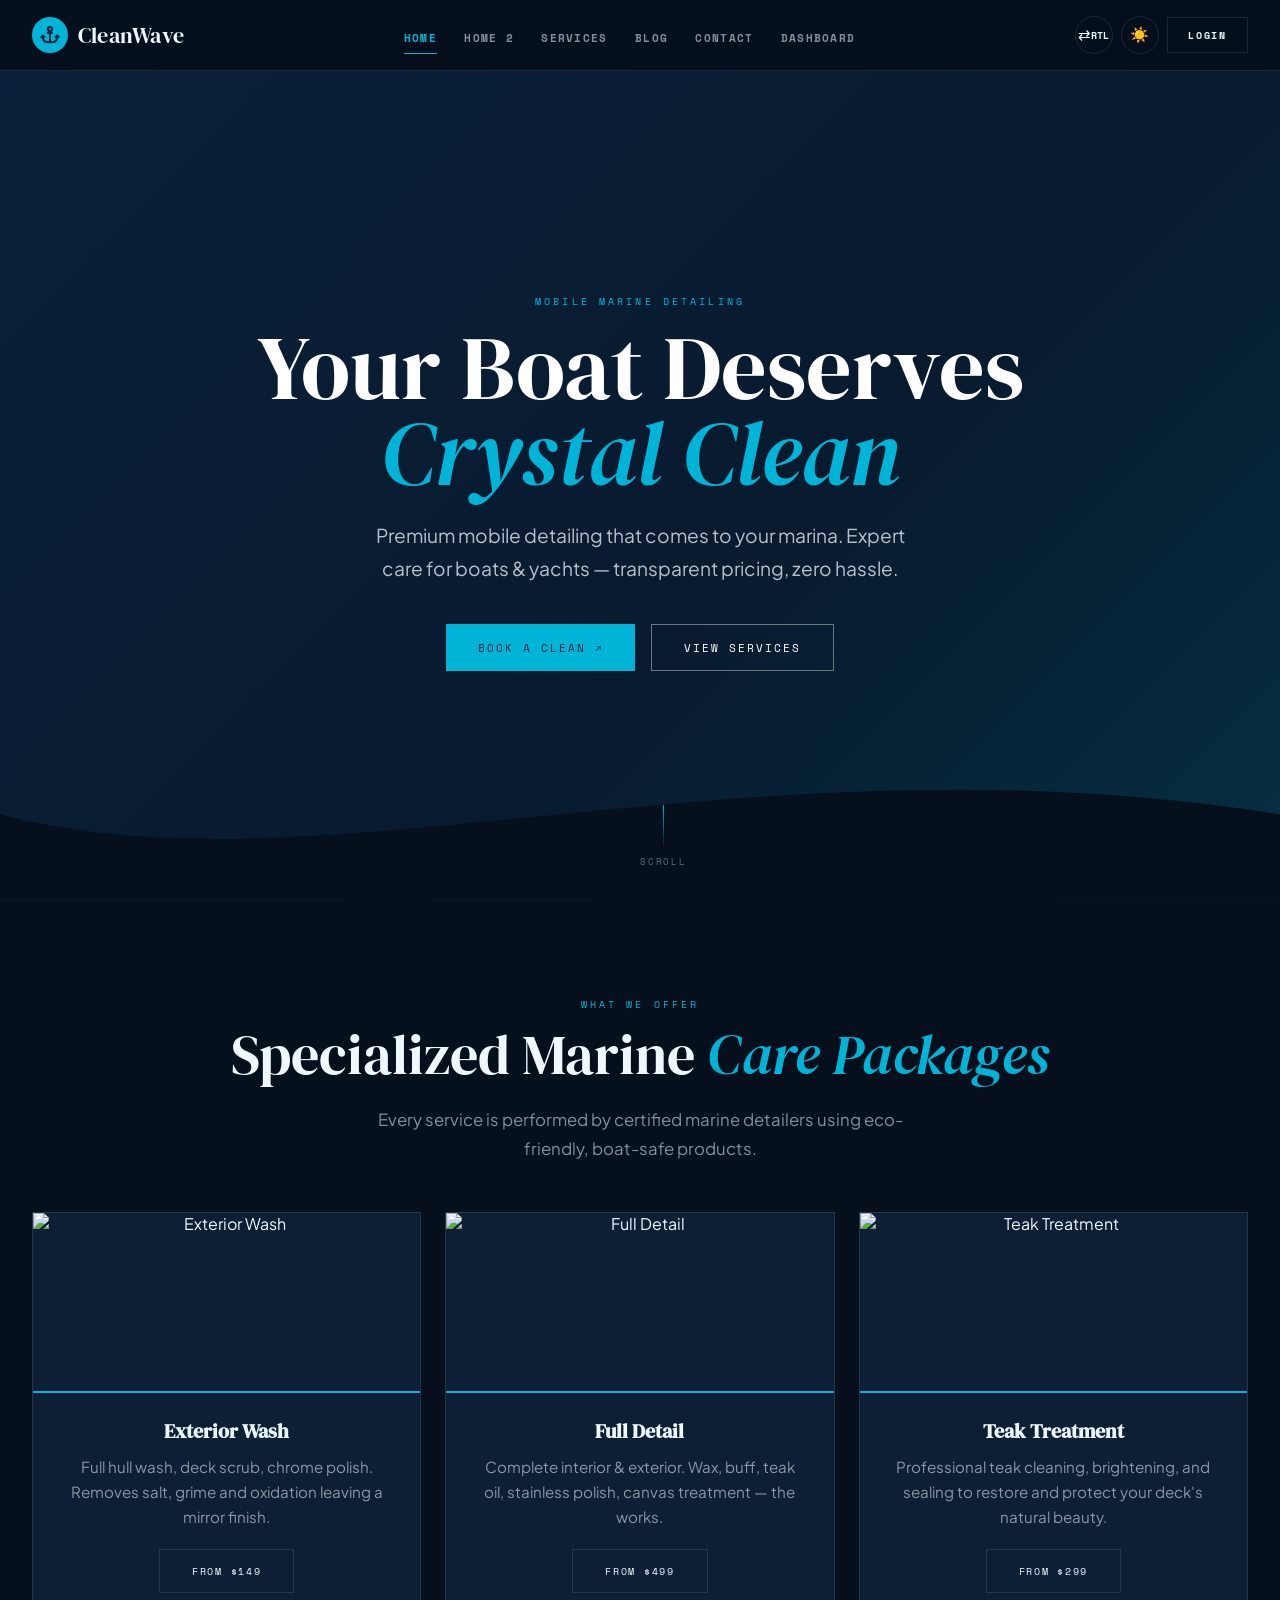
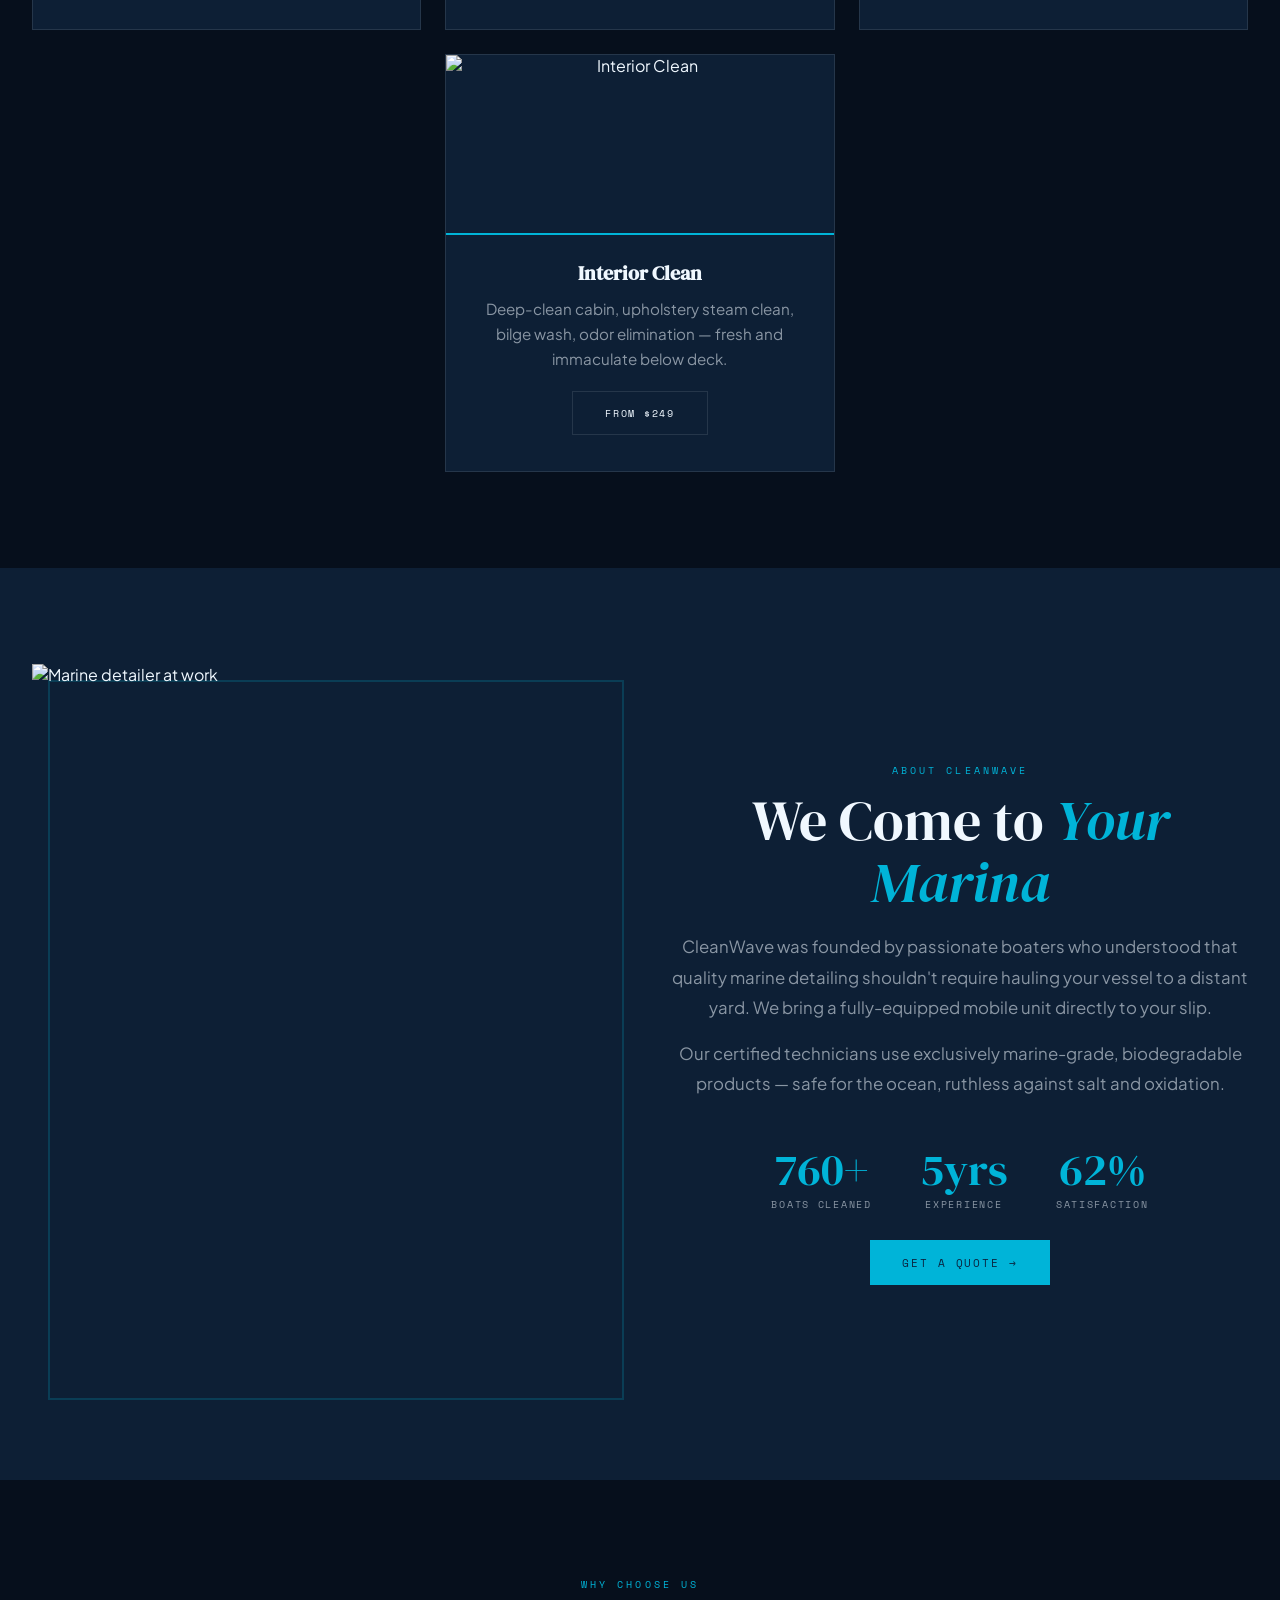
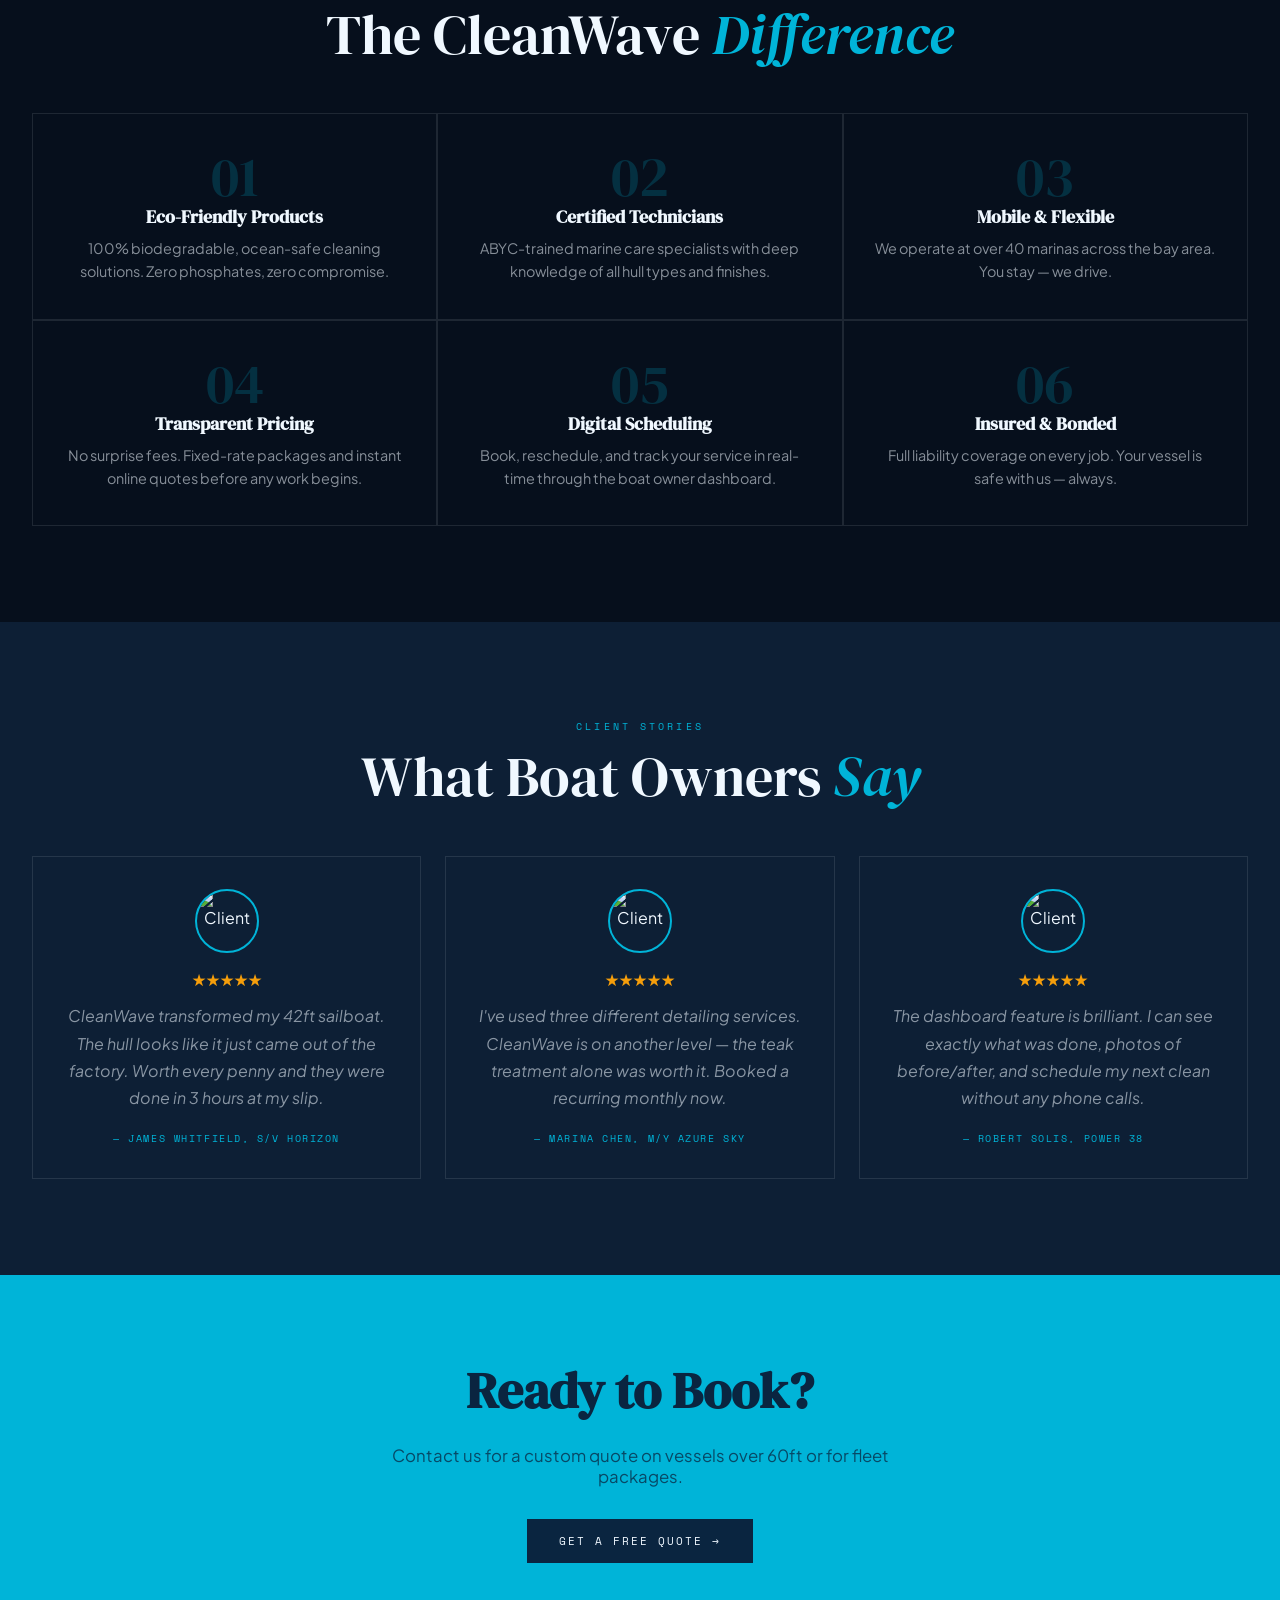
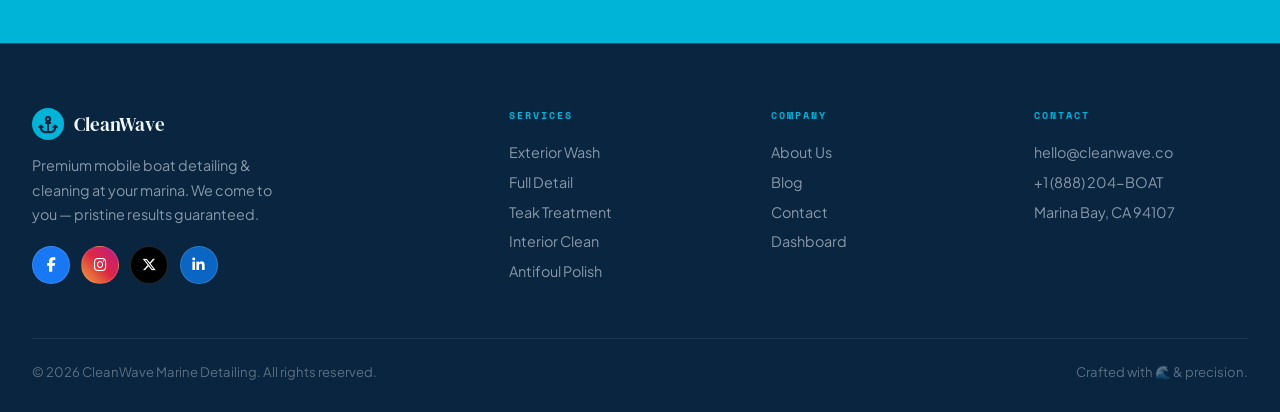
==== commit 0fb893f6: "U" ====
--- a/index.html
+++ b/index.html
@@ -5,10 +5,7 @@
 <title>CleanWave · Premium Mobile Boat Detailing</title>
 <link rel="stylesheet" href="style.css"/>
 <link rel="stylesheet" href="https://cdnjs.cloudflare.com/ajax/libs/font-awesome/6.5.0/css/all.min.css"/>
-<<<<<<< HEAD
-=======
 <link rel="icon" href="data:image/svg+xml,<svg xmlns='http://www.w3.org/2000/svg' viewBox='0 0 100 100'><text y='.9em' font-size='90'>⚓</text></svg>"/>
->>>>>>> 9f57505 (first commit)
 </head>
 <body>
 <div id="nav-inject"></div>
@@ -43,41 +40,25 @@
     </div>
     <div class="cards-grid">
       <div class="card reveal stagger-1">
-<<<<<<< HEAD
-        <div class="card-icon">🚿</div>
-=======
         <img src="https://encrypted-tbn0.gstatic.com/images?q=tbn:ANd9GcTZ45PKLXM_NmSWr5Lr25wjBHJdmR12Bavl-A&s" alt="Exterior Wash" style="width:calc(100% + 3.6rem);height:180px;object-fit:cover;margin:-2.2rem -1.8rem 1.5rem;border-bottom:2px solid var(--accent);"/>
->>>>>>> 9f57505 (first commit)
         <h3>Exterior Wash</h3>
         <p>Full hull wash, deck scrub, chrome polish. Removes salt, grime and oxidation leaving a mirror finish.</p>
         <a href="services.html" class="btn btn-dark" style="margin-top:1.2rem;font-size:.6rem"><span>From $149</span></a>
       </div>
       <div class="card reveal stagger-2">
-<<<<<<< HEAD
-        <div class="card-icon">✨</div>
-=======
         <img src="https://assets.martide.com/literature/f33b8e85-ce50-4abb-bc71-2d99adf8518e/cruise-ship-w2250x1500.jpeg" alt="Full Detail" style="width:calc(100% + 3.6rem);height:180px;object-fit:cover;margin:-2.2rem -1.8rem 1.5rem;border-bottom:2px solid var(--accent);"/>
->>>>>>> 9f57505 (first commit)
         <h3>Full Detail</h3>
         <p>Complete interior & exterior. Wax, buff, teak oil, stainless polish, canvas treatment — the works.</p>
         <a href="services.html" class="btn btn-dark" style="margin-top:1.2rem;font-size:.6rem"><span>From $499</span></a>
       </div>
       <div class="card reveal stagger-3">
-<<<<<<< HEAD
-        <div class="card-icon">🪵</div>
-=======
         <img src="https://images.unsplash.com/photo-1507652313519-d4e9174996dd?w=500&q=80" alt="Teak Treatment" style="width:calc(100% + 3.6rem);height:180px;object-fit:cover;margin:-2.2rem -1.8rem 1.5rem;border-bottom:2px solid var(--accent);"/>
->>>>>>> 9f57505 (first commit)
         <h3>Teak Treatment</h3>
         <p>Professional teak cleaning, brightening, and sealing to restore and protect your deck's natural beauty.</p>
         <a href="services.html" class="btn btn-dark" style="margin-top:1.2rem;font-size:.6rem"><span>From $299</span></a>
       </div>
       <div class="card reveal stagger-4">
-<<<<<<< HEAD
-        <div class="card-icon">🛋️</div>
-=======
         <img src="https://images.unsplash.com/photo-1605281317010-fe5ffe798166?w=500&q=80" alt="Interior Clean" style="width:calc(100% + 3.6rem);height:180px;object-fit:cover;margin:-2.2rem -1.8rem 1.5rem;border-bottom:2px solid var(--accent);"/>
->>>>>>> 9f57505 (first commit)
         <h3>Interior Clean</h3>
         <p>Deep-clean cabin, upholstery steam clean, bilge wash, odor elimination — fresh and immaculate below deck.</p>
         <a href="services.html" class="btn btn-dark" style="margin-top:1.2rem;font-size:.6rem"><span>From $249</span></a>
@@ -93,20 +74,12 @@
       <div class="split-image reveal-left">
         <img src="https://images.unsplash.com/photo-1540946485063-a40da27545f8?w=700&q=80" alt="Marine detailer at work" style="aspect-ratio:4/5"/>
       </div>
-<<<<<<< HEAD
-      <div class="split-text reveal-right">
-=======
       <div class="split-text reveal-right" style="text-align:center; display:flex; flex-direction:column; align-items:center;">
->>>>>>> 9f57505 (first commit)
         <span class="section-label">About CleanWave</span>
         <h2 class="section-title">We Come to <em style="color:var(--accent);font-style:italic">Your Marina</em></h2>
         <p>CleanWave was founded by passionate boaters who understood that quality marine detailing shouldn't require hauling your vessel to a distant yard. We bring a fully-equipped mobile unit directly to your slip.</p>
         <p>Our certified technicians use exclusively marine-grade, biodegradable products — safe for the ocean, ruthless against salt and oxidation.</p>
-<<<<<<< HEAD
-        <div class="stats-row">
-=======
         <div class="stats-row" style="justify-content:center;">
->>>>>>> 9f57505 (first commit)
           <div class="stat"><div class="stat-num" data-target="1200" data-suffix="+">0+</div><div class="stat-label">Boats Cleaned</div></div>
           <div class="stat"><div class="stat-num" data-target="8" data-suffix="yrs">0yrs</div><div class="stat-label">Experience</div></div>
           <div class="stat"><div class="stat-num" data-target="98" data-suffix="%">0%</div><div class="stat-label">Satisfaction</div></div>
@@ -169,31 +142,19 @@
     </div>
     <div class="cards-grid">
       <div class="testi-card reveal stagger-1">
-<<<<<<< HEAD
-        <div class="testi-quote">"</div>
-=======
         <img src="https://images.unsplash.com/photo-1500648767791-00dcc994a43e?w=100&q=80" alt="Client" style="width:64px;height:64px;border-radius:50%;object-fit:cover;margin-bottom:1rem;border:2px solid var(--accent);"/>
->>>>>>> 9f57505 (first commit)
         <span class="stars">★★★★★</span>
         <p>CleanWave transformed my 42ft sailboat. The hull looks like it just came out of the factory. Worth every penny and they were done in 3 hours at my slip.</p>
         <span class="testi-author">— James Whitfield, S/V Horizon</span>
       </div>
       <div class="testi-card reveal stagger-2">
-<<<<<<< HEAD
-        <div class="testi-quote">"</div>
-=======
         <img src="https://images.unsplash.com/photo-1494790108377-be9c29b29330?w=100&q=80" alt="Client" style="width:64px;height:64px;border-radius:50%;object-fit:cover;margin-bottom:1rem;border:2px solid var(--accent);"/>
->>>>>>> 9f57505 (first commit)
         <span class="stars">★★★★★</span>
         <p>I've used three different detailing services. CleanWave is on another level — the teak treatment alone was worth it. Booked a recurring monthly now.</p>
         <span class="testi-author">— Marina Chen, M/Y Azure Sky</span>
       </div>
       <div class="testi-card reveal stagger-3">
-<<<<<<< HEAD
-        <div class="testi-quote">"</div>
-=======
         <img src="https://images.unsplash.com/photo-1599566150163-29194dcaad36?w=100&q=80" alt="Client" style="width:64px;height:64px;border-radius:50%;object-fit:cover;margin-bottom:1rem;border:2px solid var(--accent);"/>
->>>>>>> 9f57505 (first commit)
         <span class="stars">★★★★★</span>
         <p>The dashboard feature is brilliant. I can see exactly what was done, photos of before/after, and schedule my next clean without any phone calls.</p>
         <span class="testi-author">— Robert Solis, Power 38</span>
@@ -205,15 +166,9 @@
 <!-- 6. CTA BANNER -->
 <section class="cta-banner">
   <div class="section-inner">
-<<<<<<< HEAD
-    <h2 class="reveal">Ready for a Spotless Boat?</h2>
-    <p class="reveal">Book your first clean today and get 15% off with code <strong>WAVE15</strong></p>
-    <a href="services.html" class="btn reveal"><span>Schedule Your Clean →</span></a>
-=======
     <h2 class="reveal">Ready to Book?</h2>
     <p class="reveal">Contact us for a custom quote on vessels over 60ft or for fleet packages.</p>
     <a href="contact.html" class="btn reveal"><span>Get a Free Quote →</span></a>
->>>>>>> 9f57505 (first commit)
   </div>
 </section>
 
--- a/style.css
+++ b/style.css
@@ -42,17 +42,9 @@
 
 *,*::before,*::after{box-sizing:border-box;margin:0;padding:0;}
 html{scroll-behavior:smooth;font-size:16px;}
-<<<<<<< HEAD
-body{font-family:'Plus Jakarta Sans',sans-serif;background:var(--bg);color:var(--text);transition:background var(--transition),color var(--transition);overflow-x:hidden;cursor:none;}
-
-/* ── CURSOR ── */
-.cursor{width:10px;height:10px;background:var(--accent);border-radius:50%;position:fixed;top:0;left:0;pointer-events:none;z-index:9999;transform:translate(-50%,-50%);transition:width .3s,height .3s,background .3s;}
-.cursor-ring{width:32px;height:32px;border:1.5px solid var(--accent);border-radius:50%;position:fixed;top:0;left:0;pointer-events:none;z-index:9998;transform:translate(-50%,-50%);transition:width .3s,height .3s;}
-=======
 body{font-family:'Plus Jakarta Sans',sans-serif;background:var(--bg);color:var(--text);transition:background var(--transition),color var(--transition);overflow-x:hidden;}
 
 
->>>>>>> 9f57505 (first commit)
 
 /* ── NAVBAR ── */
 nav{position:fixed;top:0;left:0;right:0;z-index:1000;background:var(--nav-bg);backdrop-filter:blur(20px);-webkit-backdrop-filter:blur(20px);border-bottom:1px solid var(--border);transition:background var(--transition),border var(--transition);}
@@ -61,19 +53,6 @@
 .nav-logo-icon{width:36px;height:36px;background:var(--accent);border-radius:50%;display:flex;align-items:center;justify-content:center;font-size:1.1rem;}
 .nav-logo-text{font-family:'DM Serif Display',serif;font-size:1.4rem;font-weight:400;color:var(--text);letter-spacing:.02em;}
 .nav-links{display:flex;align-items:center;gap:.2rem;list-style:none;}
-<<<<<<< HEAD
-.nav-links a{font-family:'Space Mono',monospace;font-size:.68rem;letter-spacing:.12em;text-transform:uppercase;color:var(--text-muted);text-decoration:none;padding:.5rem .75rem;position:relative;transition:color var(--transition);}
-.nav-links a::after{content:'';position:absolute;bottom:0;left:.75rem;right:.75rem;height:1px;background:var(--accent);transform:scaleX(0);transition:transform var(--transition);}
-.nav-links a:hover,.nav-links a.active{color:var(--accent);}
-.nav-links a:hover::after,.nav-links a.active::after{transform:scaleX(1);}
-.nav-links a.nav-dashboard{color:var(--accent);border:1px solid var(--accent);padding:.4rem .9rem;margin-left:.5rem;transition:all var(--transition);}
-.nav-links a.nav-dashboard:hover{background:var(--accent);color:var(--primary);}
-.nav-links a.nav-dashboard::after{display:none;}
-.nav-right{display:flex;align-items:center;gap:.5rem;}
-.nav-btn{width:38px;height:38px;border-radius:50%;border:1px solid var(--border);background:none;color:var(--text);cursor:pointer;display:flex;align-items:center;justify-content:center;font-size:.95rem;transition:all var(--transition);}
-.nav-btn:hover{border-color:var(--accent);color:var(--accent);}
-.nav-cta{font-family:'Space Mono',monospace;font-size:.65rem;letter-spacing:.15em;text-transform:uppercase;padding:.55rem 1.3rem;text-decoration:none;transition:all var(--transition);cursor:pointer;border:none;}
-=======
 .nav-links a{font-family:'Space Mono',monospace;font-weight:700;font-size:.68rem;letter-spacing:.12em;text-transform:uppercase;color:var(--text-muted);text-decoration:none;padding:.5rem .75rem;position:relative;transition:color var(--transition);}
 .nav-links a::after{content:'';position:absolute;bottom:0;left:.75rem;right:.75rem;height:1px;background:var(--accent);transform:scaleX(0);transition:transform var(--transition);}
 .nav-links a:hover,.nav-links a.active{color:var(--accent);}
@@ -83,7 +62,6 @@
 .nav-btn{width:38px;height:38px;border-radius:50%;border:1px solid var(--border);background:none;color:var(--text);cursor:pointer;display:flex;align-items:center;justify-content:center;font-size:.95rem;transition:all var(--transition);}
 .nav-btn:hover{border-color:var(--accent);color:var(--accent);}
 .nav-cta{font-family:'Space Mono',monospace;font-weight:700;font-size:.65rem;letter-spacing:.15em;text-transform:uppercase;padding:.55rem 1.3rem;text-decoration:none;transition:all var(--transition);cursor:pointer;border:none;}
->>>>>>> 9f57505 (first commit)
 .nav-cta-primary{background:var(--accent);color:var(--primary);}
 .nav-cta-primary:hover{background:var(--primary);color:var(--accent);transform:translateY(-2px);}
 .nav-cta-secondary{background:none;border:1px solid var(--border);color:var(--text);}
@@ -96,11 +74,7 @@
 .drawer.open{transform:translateX(0);}
 .drawer-close{align-self:flex-end;background:none;border:none;color:var(--text);font-size:1.4rem;cursor:pointer;padding:.2rem;}
 .drawer-links{display:flex;flex-direction:column;gap:.2rem;}
-<<<<<<< HEAD
-.drawer-links a{font-family:'Space Mono',monospace;font-size:.75rem;letter-spacing:.12em;text-transform:uppercase;color:var(--text-muted);text-decoration:none;padding:.8rem 0;border-bottom:1px solid var(--border);transition:color var(--transition);}
-=======
 .drawer-links a{font-family:'Space Mono',monospace;font-weight:700;font-size:.75rem;letter-spacing:.12em;text-transform:uppercase;color:var(--text-muted);text-decoration:none;padding:.8rem 0;border-bottom:1px solid var(--border);transition:color var(--transition);}
->>>>>>> 9f57505 (first commit)
 .drawer-links a:hover,.drawer-links a.active{color:var(--accent);}
 .drawer-bottom{margin-top:auto;display:flex;align-items:center;gap:.8rem;padding-top:1rem;border-top:1px solid var(--border);}
 .drawer-overlay{position:fixed;inset:0;background:rgba(0,0,0,.5);z-index:1050;opacity:0;pointer-events:none;transition:opacity var(--transition);}
@@ -144,14 +118,10 @@
 .btn span{position:relative;z-index:1;}
 
 /* ── CARDS ── */
-<<<<<<< HEAD
-.cards-grid{display:grid;grid-template-columns:repeat(auto-fit,minmax(240px,1fr));gap:1.5rem;margin-top:3rem;}
-=======
 .cards-grid{display:flex;flex-wrap:wrap;justify-content:center;gap:1.5rem;margin-top:3rem;}
 .cards-grid > * { width: calc(33.333% - 1rem); }
 @media(max-width:1204px) { .cards-grid > * { width: calc(50% - 0.75rem); } }
 @media(max-width:550px) { .cards-grid > * { width: 100%; } }
->>>>>>> 9f57505 (first commit)
 .card{background:var(--card-bg);border:1px solid var(--border);padding:2.2rem 1.8rem;display:flex;flex-direction:column;align-items:center;justify-content:center;text-align:center;position:relative;overflow:hidden;transition:transform var(--transition),box-shadow var(--transition),border-color var(--transition);}
 .card::after{content:'';position:absolute;bottom:0;left:0;right:0;height:2px;background:var(--accent);transform:scaleX(0);transition:transform var(--transition);}
 .card:hover{transform:translateY(-8px);box-shadow:var(--shadow);border-color:var(--accent-20);}
@@ -228,11 +198,7 @@
 .blog-img{height:200px;overflow:hidden;}
 .blog-img img{width:100%;height:100%;object-fit:cover;transition:transform .6s ease;}
 .blog-card:hover .blog-img img{transform:scale(1.06);}
-<<<<<<< HEAD
-.blog-body{padding:1.5rem;}
-=======
 .blog-body{padding:1.5rem;text-align:center;}
->>>>>>> 9f57505 (first commit)
 .blog-tag{font-family:'Space Mono',monospace;font-size:.6rem;letter-spacing:.15em;text-transform:uppercase;color:var(--accent);margin-bottom:.6rem;display:block;}
 .blog-body h3{font-family:'DM Serif Display',serif;font-size:1.2rem;margin-bottom:.6rem;line-height:1.3;}
 .blog-body p{font-size:.9rem;color:var(--text-muted);line-height:1.6;margin-bottom:1rem;}
@@ -306,31 +272,20 @@
   .hamburger{display:flex;}
   .nav-links{display:none;}
   .nav-cta-secondary,.nav-cta-primary{display:none;}
-<<<<<<< HEAD
-  .cards-grid{grid-template-columns:repeat(2,1fr);}
-=======
   /* removed .cards-grid */
->>>>>>> 9f57505 (first commit)
   .features-grid{grid-template-columns:repeat(2,1fr);}
   .footer-grid{grid-template-columns:1fr;}
   .stats-row{gap:1.5rem;}
 }
 @media(max-width:360px){
-<<<<<<< HEAD
-  .cards-grid{grid-template-columns:1fr;}
-=======
   /* removed .cards-grid */
->>>>>>> 9f57505 (first commit)
   .features-grid{grid-template-columns:1fr;}
   .pricing-grid{grid-template-columns:1fr;}
   .blog-grid{grid-template-columns:1fr;}
   .footer-bottom{flex-direction:column;text-align:center;}
   section{padding:4rem 1rem;}
 }
-<<<<<<< HEAD
-=======
 @media(max-width:768px){
   .nav-btn.rtl-btn, .nav-btn.theme-btn { display: none; }
 }
 .rtl-lbl { font-weight: 700; }
->>>>>>> 9f57505 (first commit)
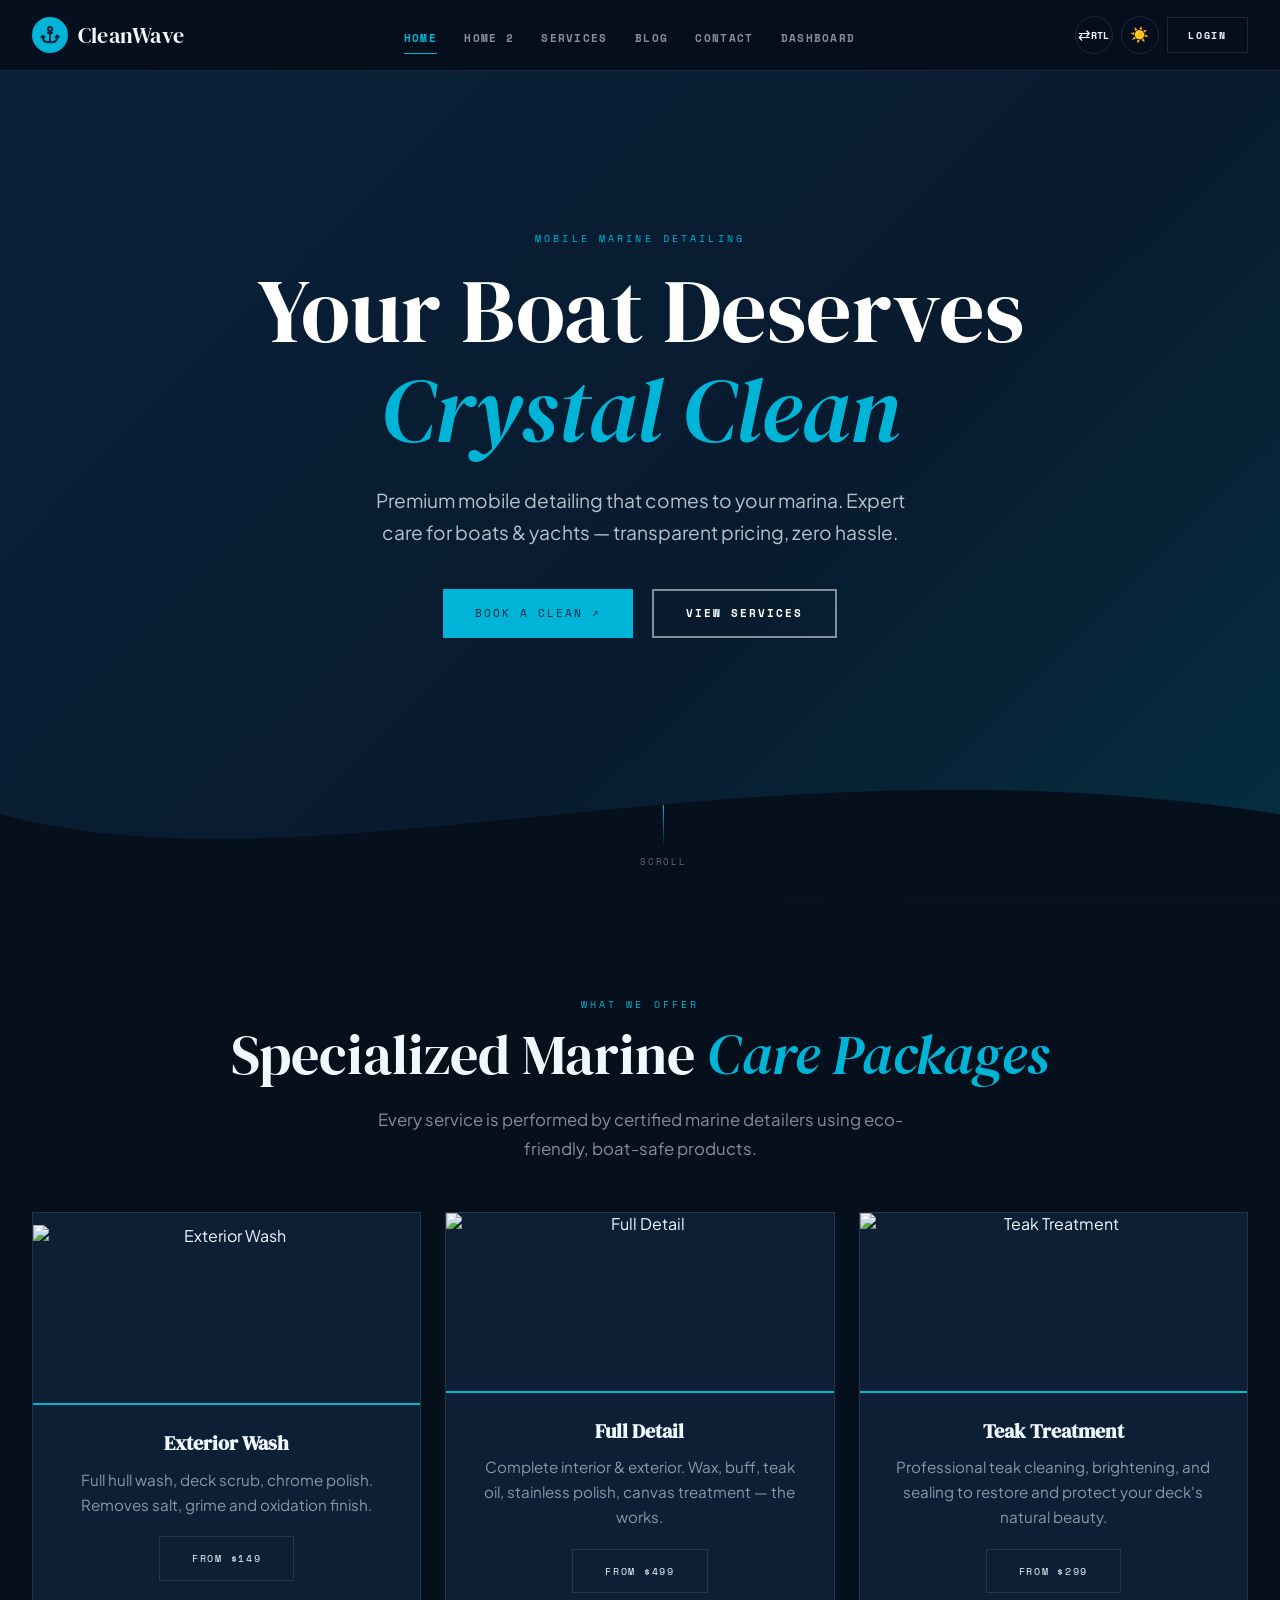
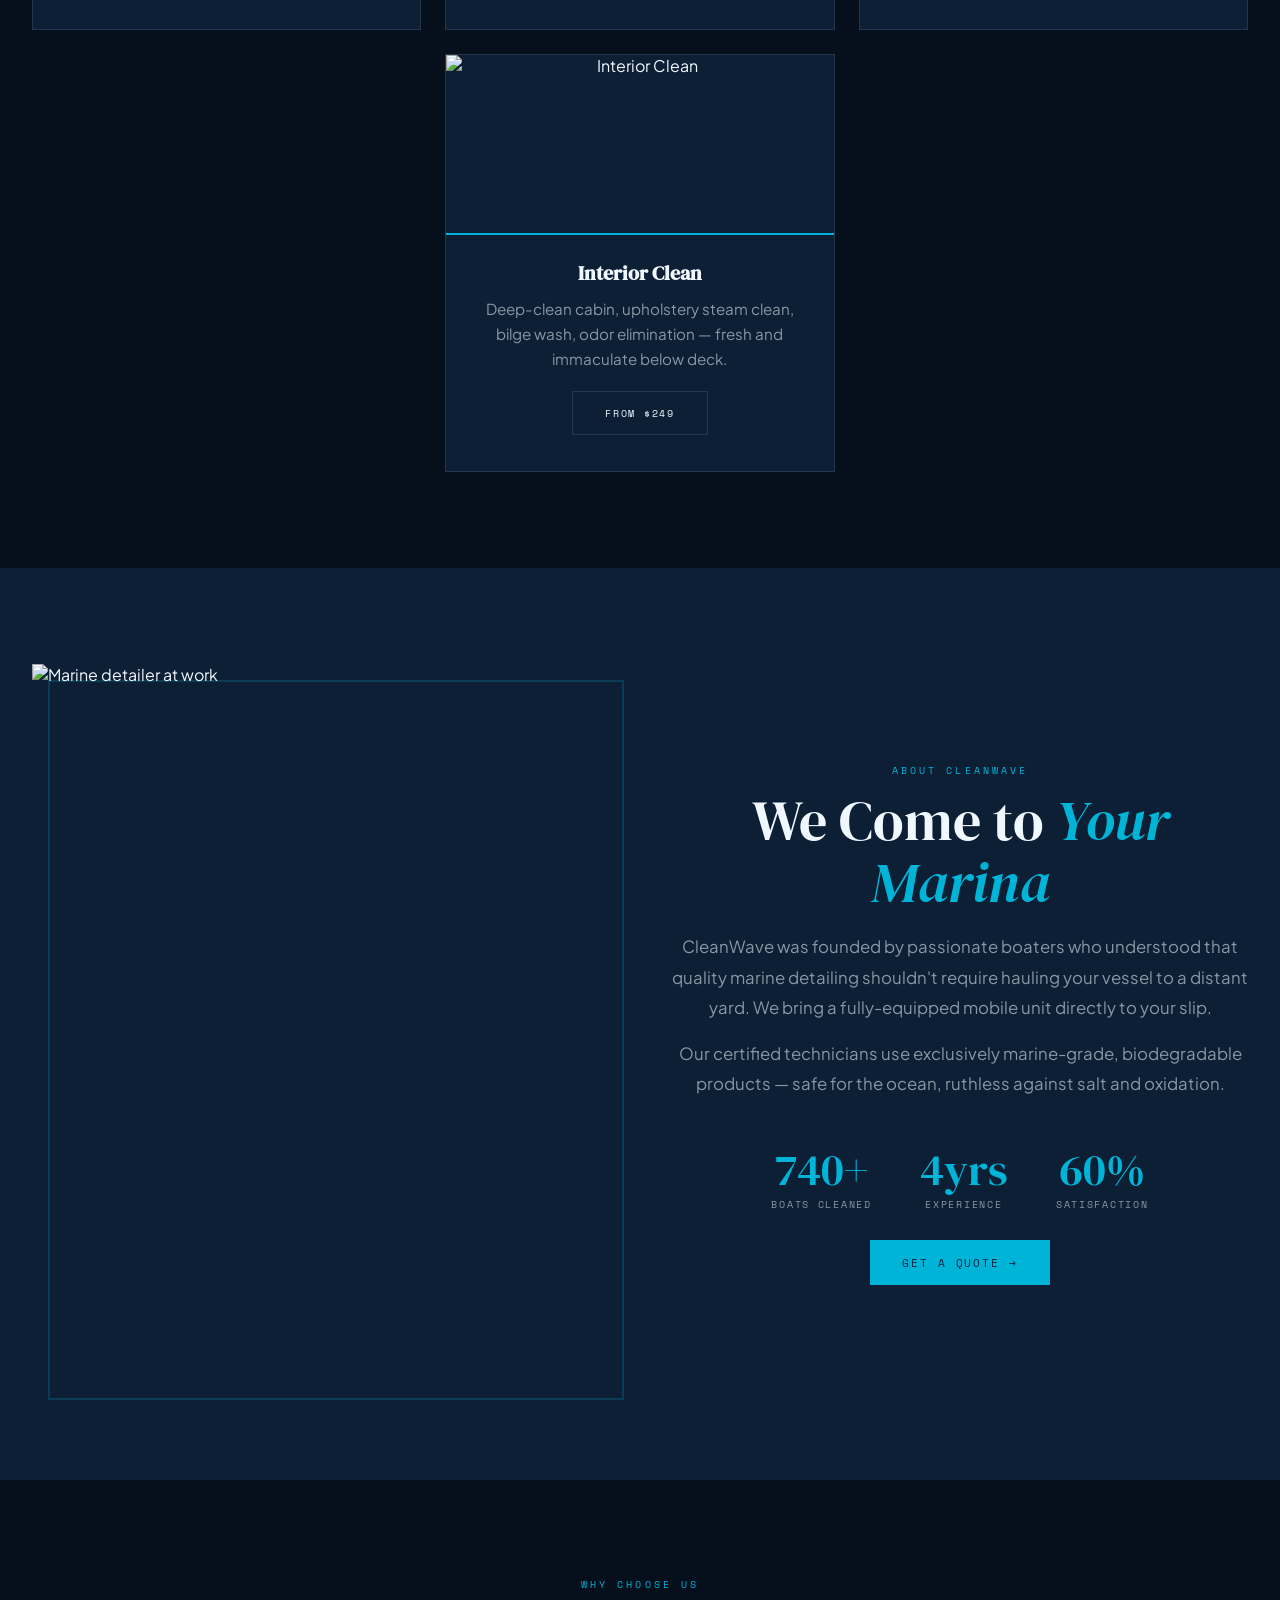
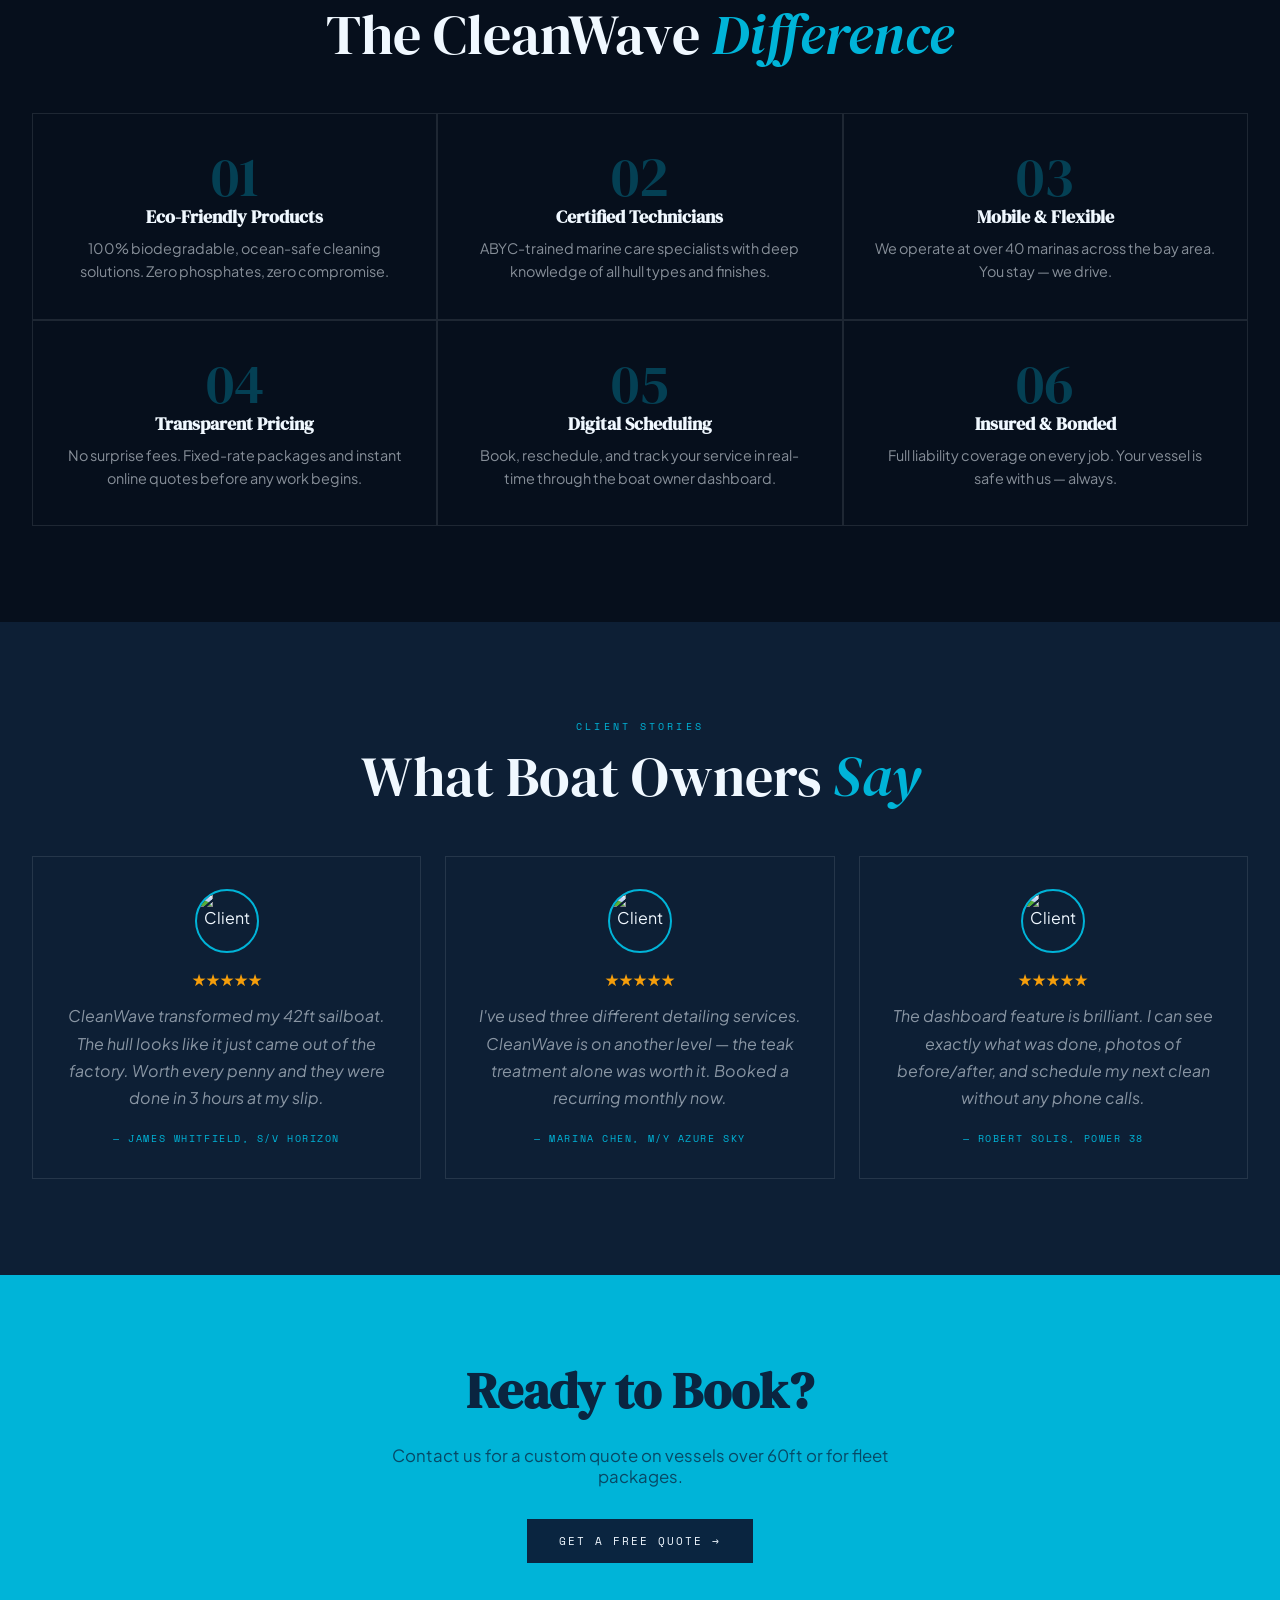
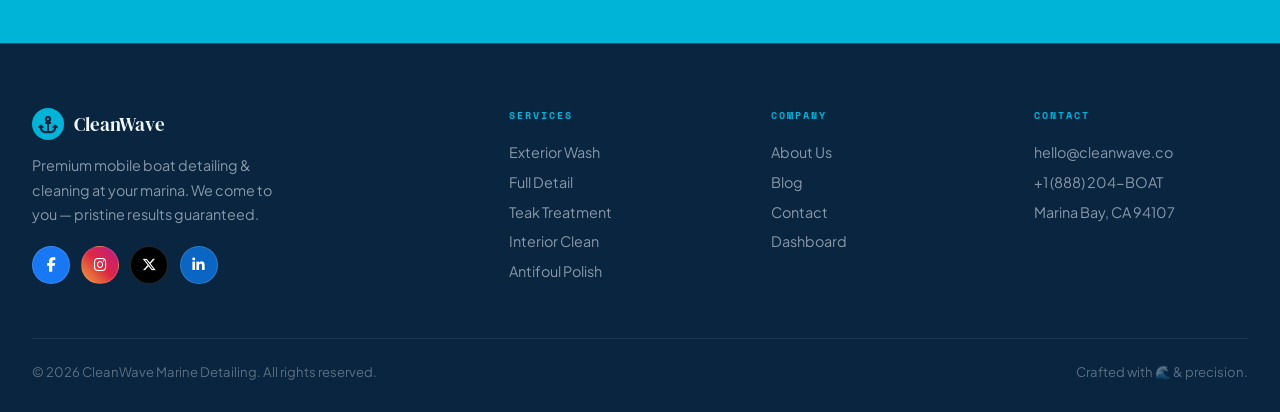
==== commit 2dc1b51e: "U" ====
--- a/index.html
+++ b/index.html
@@ -42,7 +42,7 @@
       <div class="card reveal stagger-1">
         <img src="https://encrypted-tbn0.gstatic.com/images?q=tbn:ANd9GcTZ45PKLXM_NmSWr5Lr25wjBHJdmR12Bavl-A&s" alt="Exterior Wash" style="width:calc(100% + 3.6rem);height:180px;object-fit:cover;margin:-2.2rem -1.8rem 1.5rem;border-bottom:2px solid var(--accent);"/>
         <h3>Exterior Wash</h3>
-        <p>Full hull wash, deck scrub, chrome polish. Removes salt, grime and oxidation leaving a mirror finish.</p>
+        <p>Full hull wash, deck scrub, chrome polish. Removes salt, grime and oxidation finish.</p>
         <a href="services.html" class="btn btn-dark" style="margin-top:1.2rem;font-size:.6rem"><span>From $149</span></a>
       </div>
       <div class="card reveal stagger-2">
--- a/style.css
+++ b/style.css
@@ -12,6 +12,7 @@
   --primary-80: rgba(10,37,64,0.8);
   --primary-20: rgba(10,37,64,0.2);
   --accent-80: rgba(0,180,216,0.8);
+  --accent-30: rgba(0,180,216,0.3);
   --accent-20: rgba(0,180,216,0.2);
   --accent-10: rgba(0,180,216,0.1);
   --secondary-80: rgba(240,248,255,0.8);
@@ -90,14 +91,14 @@
 .text-center .section-sub{margin:0 auto;}
 
 /* ── HERO BASE ── */
-.hero{min-height:100vh;background-size:cover;background-position:center;background-attachment:fixed;display:flex;align-items:center;justify-content:center;position:relative;overflow:hidden;padding:8rem 2rem 4rem;}
+.hero{min-height:100vh;background-size:cover;background-position:center;background-attachment:fixed;display:flex;align-items:center;justify-content:center;position:relative;overflow:hidden;padding:10rem 2rem 12rem;}
 .hero-overlay{position:absolute;inset:0;background:linear-gradient(135deg,rgba(10,37,64,.85) 0%,rgba(10,37,64,.5) 60%,rgba(0,180,216,.2) 100%);}
 .hero-content{position:relative;z-index:2;text-align:center;max-width:860px;width:100%;}
 .hero-label{font-family:'Space Mono',monospace;font-size:.65rem;letter-spacing:.3em;text-transform:uppercase;color:var(--accent);display:block;margin-bottom:1rem;opacity:0;animation:fadeUp .8s .1s forwards;}
-.hero-title{font-family:'DM Serif Display',serif;font-size:clamp(2.8rem,7vw,6.5rem);font-weight:400;line-height:.95;color:#ffffff;margin-bottom:1.5rem;opacity:0;animation:fadeUp .9s .3s forwards;}
+.hero-title{font-family:'DM Serif Display',serif;font-size:clamp(2.8rem,7vw,6.5rem);font-weight:400;line-height:1.1;color:#ffffff;margin-bottom:1.5rem;opacity:0;animation:fadeUp .9s .3s forwards;}
 .hero-title em{color:var(--accent);font-style:italic;display:block;}
 .hero-sub{font-size:clamp(1rem,1.8vw,1.2rem);color:rgba(240,248,255,.75);line-height:1.7;max-width:560px;margin:0 auto 2.5rem;opacity:0;animation:fadeUp .9s .5s forwards;}
-.hero-btns{display:flex;gap:1rem;justify-content:center;flex-wrap:wrap;opacity:0;animation:fadeUp .9s .7s forwards;}
+.hero-btns{display:inline-flex;gap:1.2rem;justify-content:center;flex-wrap:wrap;opacity:0;animation:fadeUp .9s .7s forwards;margin:0 auto;}
 .scroll-ind{position:absolute;bottom:2rem;left:50%;transform:translateX(-50%);z-index:3;display:flex;flex-direction:column;align-items:center;gap:.4rem;opacity:0;animation:fadeUp 1s 1s forwards;}
 .scroll-ind span{font-family:'Space Mono',monospace;font-size:.55rem;letter-spacing:.2em;text-transform:uppercase;color:rgba(240,248,255,.4);}
 .scroll-line{width:1px;height:44px;background:linear-gradient(to bottom,var(--accent),transparent);animation:scrollPulse 2s ease-in-out infinite;}
@@ -109,9 +110,11 @@
 .btn-primary{background:var(--accent);color:var(--primary);}
 .btn-primary::before{background:#0096b5;}
 .btn-primary:hover{transform:translateY(-2px);box-shadow:0 12px 36px var(--accent-80);}
-.btn-outline{background:transparent;border:1px solid rgba(255,255,255,.4);color:#fff;}
-.btn-outline::before{background:rgba(255,255,255,.1);}
-.btn-outline:hover{border-color:#fff;}
+.btn-outline{background:transparent;border:2px solid rgba(255,255,255,.5);color:#fff;font-weight:700;}
+.btn-outline::before{background:rgba(255,255,255,.15);}
+.btn-outline:hover{border-color:#fff;background:rgba(255,255,255,0.05);}
+[data-theme="light"] .btn-outline { border-color: rgba(10,37,64,0.3); color: var(--primary); }
+[data-theme="light"] .hero .btn-outline { border-color: rgba(255,255,255,0.5); color: #fff; }
 .btn-dark{background:none;border:1px solid var(--border);color:var(--text);}
 .btn-dark::before{background:var(--accent-10);}
 .btn-dark:hover{border-color:var(--accent);color:var(--accent);}
@@ -174,8 +177,8 @@
 .features-grid{display:grid;grid-template-columns:repeat(3,1fr);gap:0;margin-top:3rem;}
 .feature-item{padding:2.2rem 1.8rem;border:1px solid var(--border);display:flex;flex-direction:column;align-items:center;text-align:center;transition:background var(--transition);}
 .feature-item:hover{background:var(--accent-10);}
-.feature-num{font-family:'DM Serif Display',serif;font-size:3.5rem;color:var(--accent-20);line-height:1;transition:color var(--transition);}
-.feature-item:hover .feature-num{color:var(--accent);}
+.feature-num{font-family:'DM Serif Display',serif;font-size:3.5rem;color:var(--accent-30);line-height:1;transition:all var(--transition);-webkit-font-smoothing: antialiased;}
+.feature-item:hover .feature-num{color:var(--accent);transform:scale(1.05);}
 .feature-item h3{font-family:'DM Serif Display',serif;font-size:1.1rem;margin-bottom:.5rem;}
 .feature-item p{font-size:.9rem;color:var(--text-muted);line-height:1.6;}
 
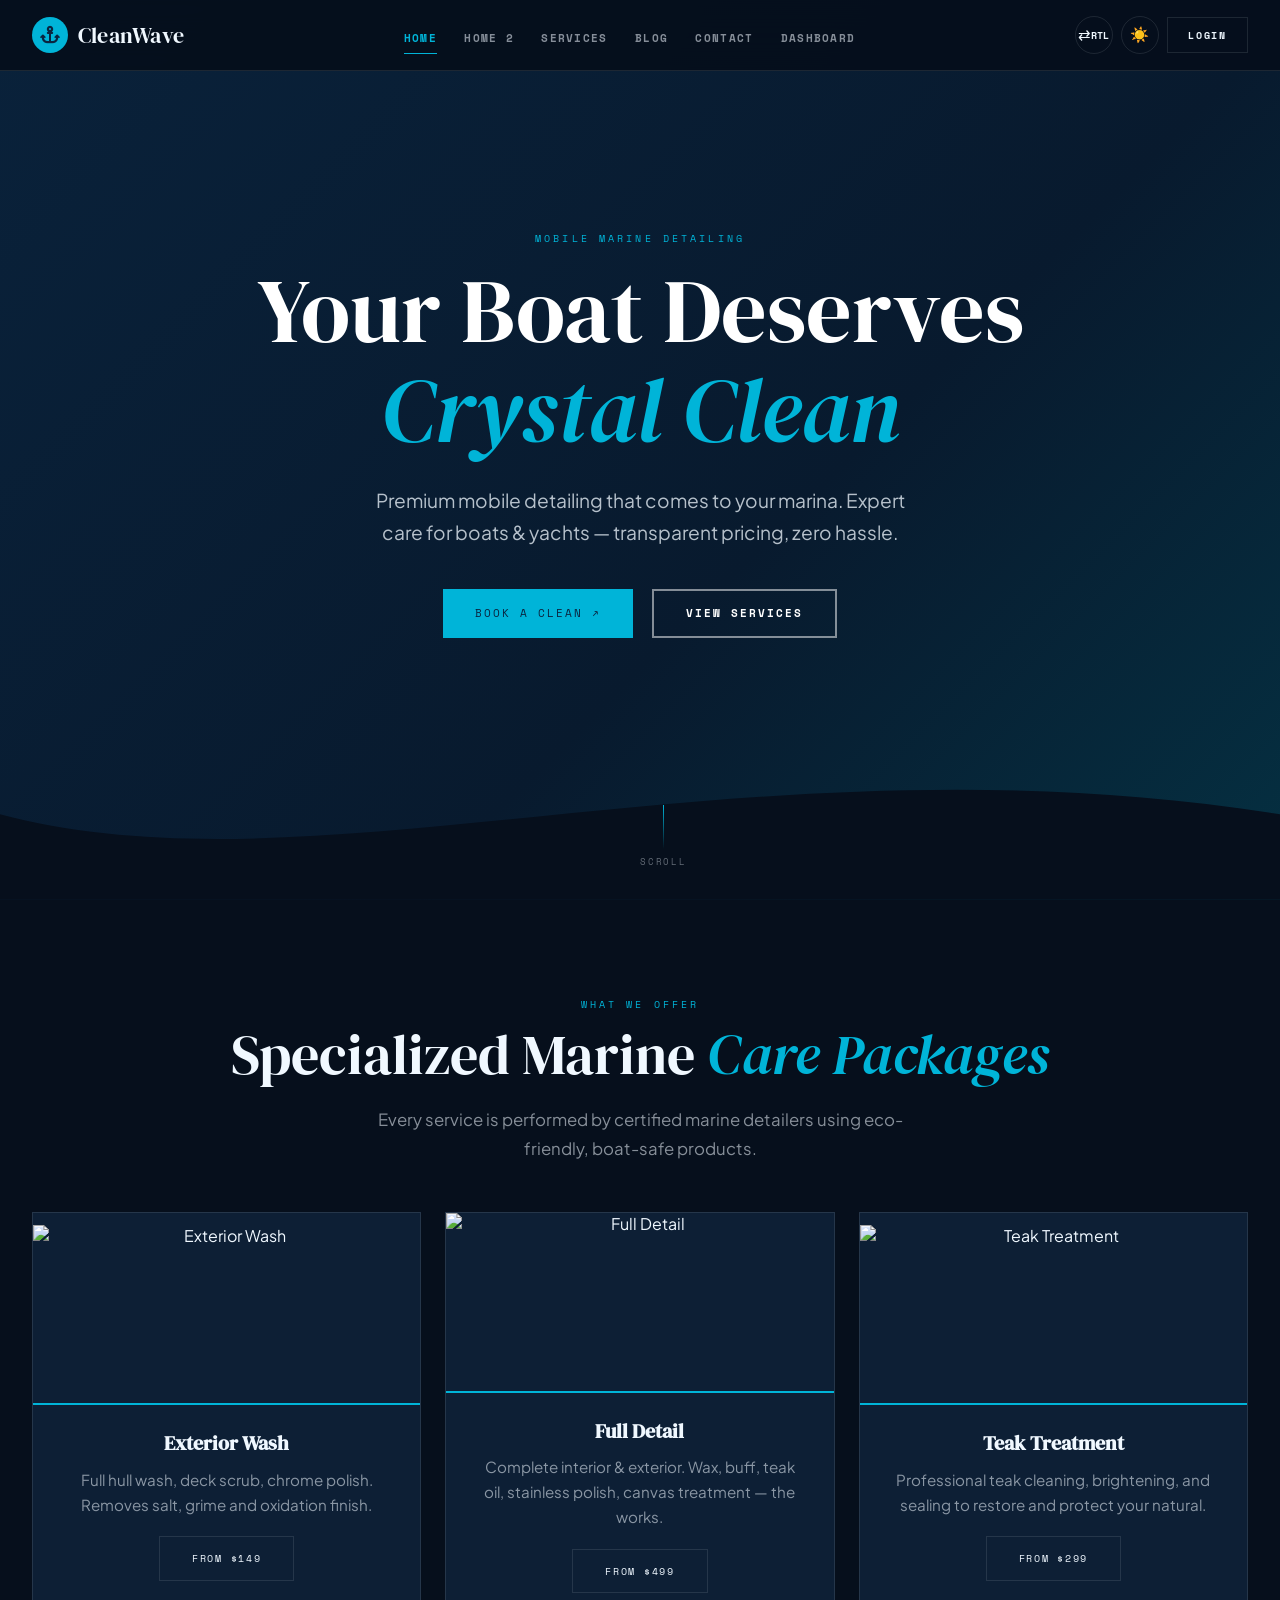
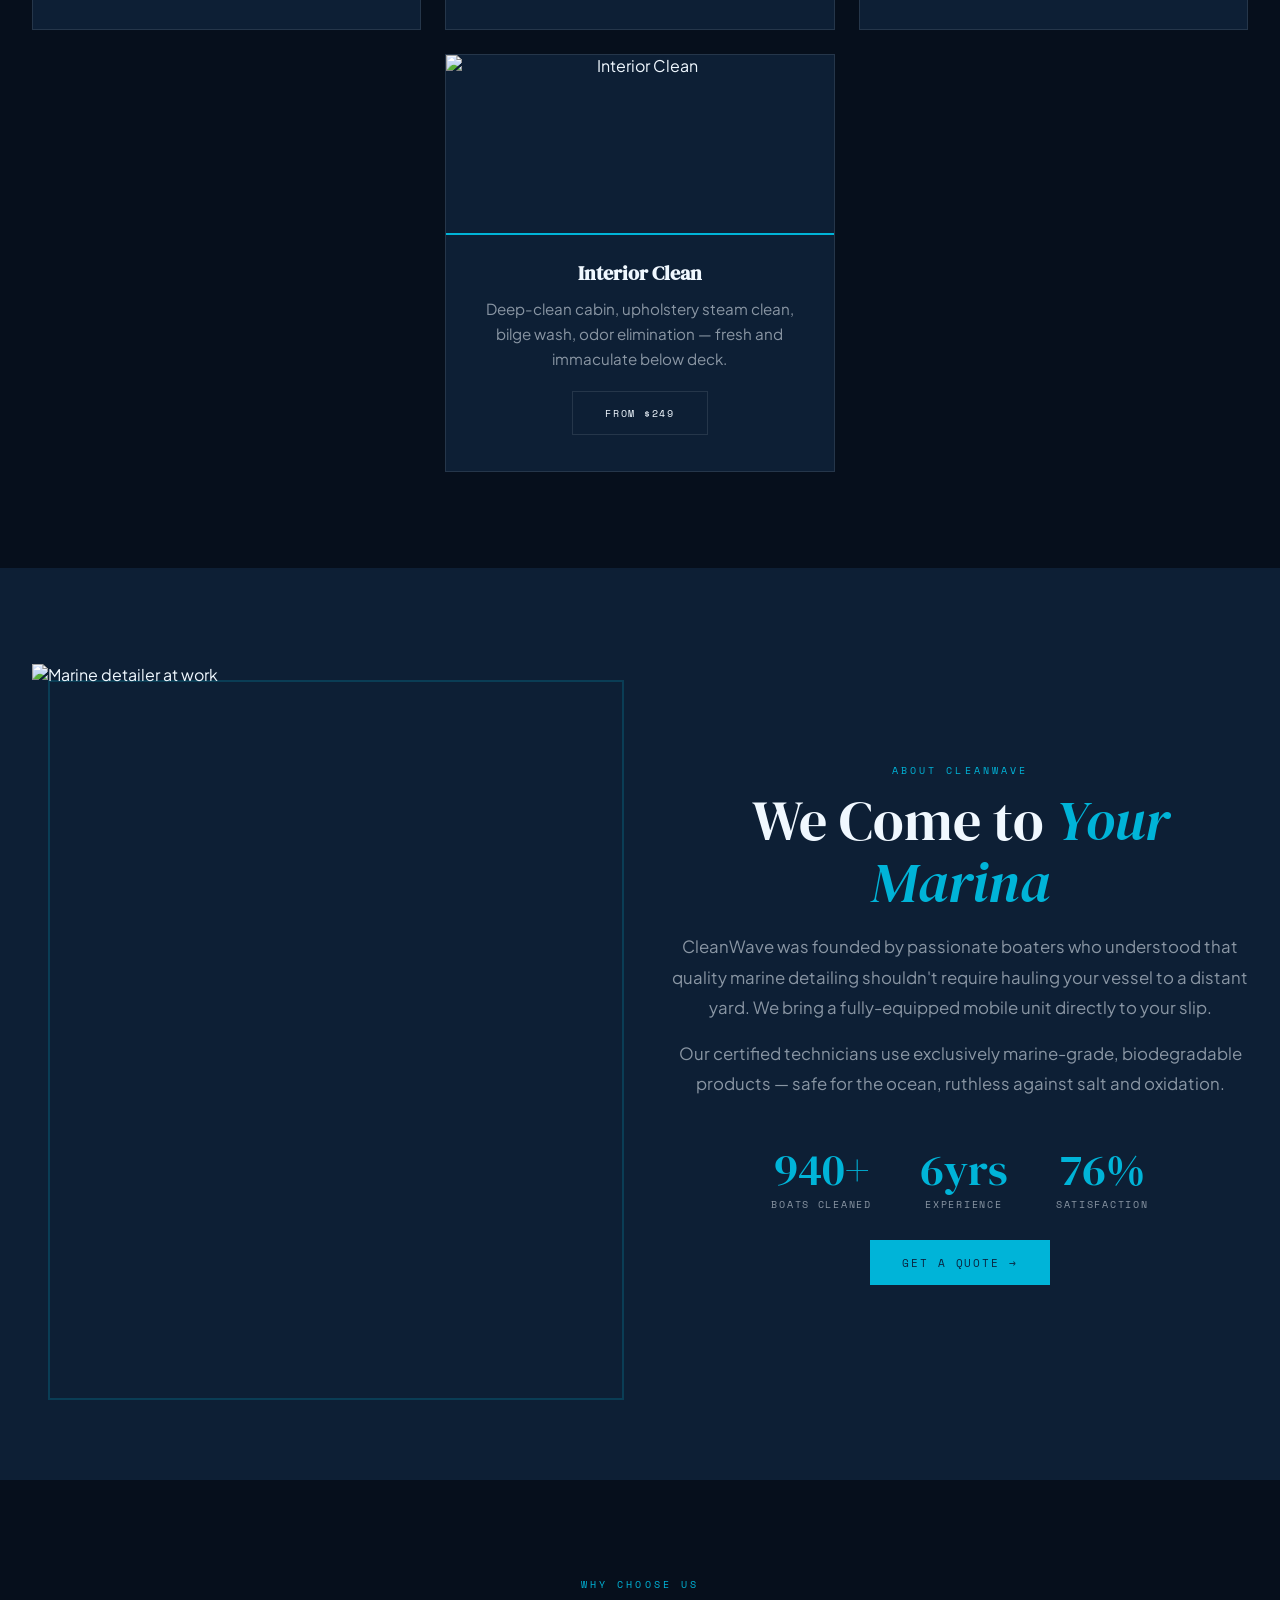
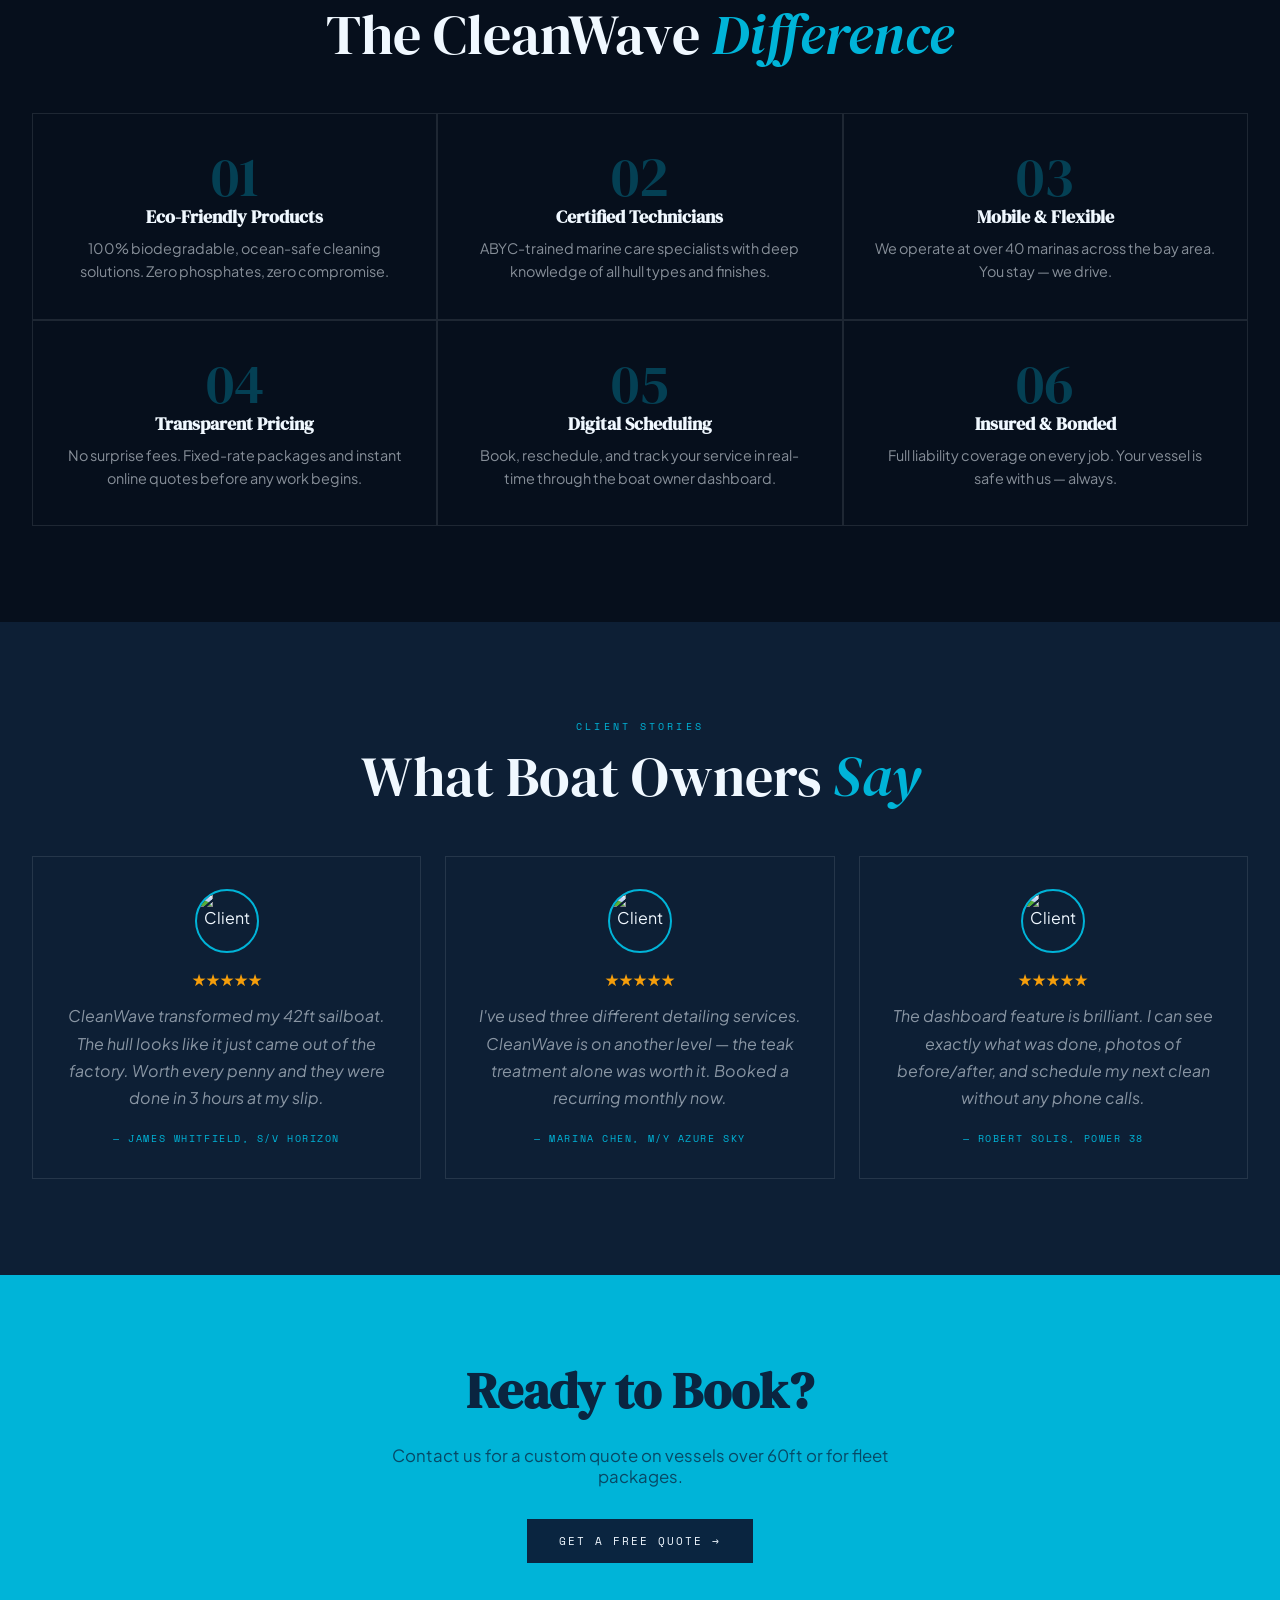
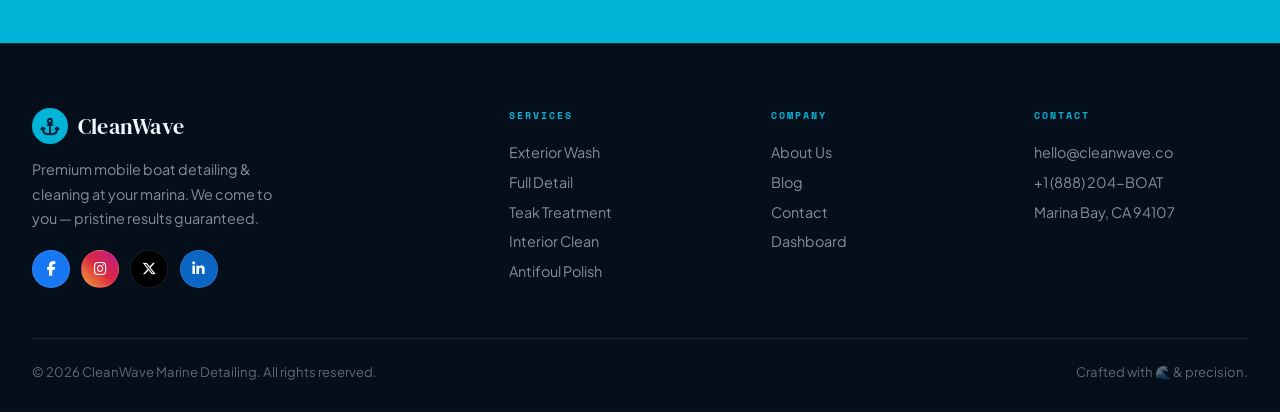
==== commit b6cee636: "U" ====
--- a/index.html
+++ b/index.html
@@ -54,7 +54,7 @@
       <div class="card reveal stagger-3">
         <img src="https://images.unsplash.com/photo-1507652313519-d4e9174996dd?w=500&q=80" alt="Teak Treatment" style="width:calc(100% + 3.6rem);height:180px;object-fit:cover;margin:-2.2rem -1.8rem 1.5rem;border-bottom:2px solid var(--accent);"/>
         <h3>Teak Treatment</h3>
-        <p>Professional teak cleaning, brightening, and sealing to restore and protect your deck's natural beauty.</p>
+        <p>Professional teak cleaning, brightening, and sealing to restore and protect your natural.</p>
         <a href="services.html" class="btn btn-dark" style="margin-top:1.2rem;font-size:.6rem"><span>From $299</span></a>
       </div>
       <div class="card reveal stagger-4">
--- a/style.css
+++ b/style.css
@@ -222,24 +222,24 @@
 .map-wrap{margin-top:3rem;border:1px solid var(--border);overflow:hidden;}
 
 /* ── FOOTER ── */
-footer{background:var(--primary);border-top:1px solid rgba(0,180,216,.3);padding:4rem 2rem 2rem;}
+footer{background:var(--nav-bg);backdrop-filter:blur(20px);-webkit-backdrop-filter:blur(20px);border-top:1px solid var(--border);padding:4rem 2rem 2rem;transition:background var(--transition),border var(--transition);}
 .footer-inner{max-width:var(--container);margin:0 auto;}
 .footer-grid{display:grid;grid-template-columns:2fr 1fr 1fr 1fr;gap:3rem;margin-bottom:3rem;}
-.footer-brand p{font-size:.9rem;color:rgba(240,248,255,.55);line-height:1.7;margin-top:.8rem;max-width:260px;}
+.footer-brand p{font-size:.9rem;color:var(--text-muted);line-height:1.7;margin-top:.8rem;max-width:260px;}
 .footer-col h4{font-family:'Space Mono',monospace;font-size:.63rem;letter-spacing:.2em;text-transform:uppercase;color:var(--accent);margin-bottom:1.1rem;}
 .footer-col ul{list-style:none;}
 .footer-col ul li{margin-bottom:.55rem;}
-.footer-col ul a{color:rgba(240,248,255,.55);text-decoration:none;font-size:.9rem;transition:all var(--transition);display:inline-block;}
+.footer-col ul a{color:var(--text-muted);text-decoration:none;font-size:.9rem;transition:all var(--transition);display:inline-block;}
 .footer-col ul a:hover{color:var(--accent);transform:translateX(4px);}
 .social-row{display:flex;gap:.7rem;margin-top:1.2rem;}
-.si{width:38px;height:38px;border-radius:50%;display:flex;align-items:center;justify-content:center;font-size:.9rem;text-decoration:none;transition:all var(--transition);border:1px solid rgba(240,248,255,.15);}
+.si{width:38px;height:38px;border-radius:50%;display:flex;align-items:center;justify-content:center;font-size:.9rem;text-decoration:none;transition:all var(--transition);border:1px solid var(--border);}
 .si:hover{transform:translateY(-4px) scale(1.1);}
 .si-fb{background:#1877F2;color:#fff;}
 .si-ig{background:linear-gradient(45deg,#f09433,#e6683c,#dc2743,#cc2366,#bc1888);color:#fff;}
 .si-tw{background:#000;color:#fff;}
 .si-li{background:#0A66C2;color:#fff;}
-.footer-bottom{border-top:1px solid rgba(240,248,255,.08);padding-top:1.5rem;display:flex;justify-content:space-between;align-items:center;flex-wrap:wrap;gap:.8rem;}
-.footer-bottom p{font-size:.82rem;color:rgba(240,248,255,.35);}
+.footer-bottom{border-top:1px solid var(--border);padding-top:1.5rem;display:flex;justify-content:space-between;align-items:center;flex-wrap:wrap;gap:.8rem;}
+.footer-bottom p{font-size:.82rem;color:var(--text-muted);opacity:0.7;}
 
 /* ── BACK TO TOP ── */
 .btt{position:fixed;bottom:2rem;right:2rem;width:44px;height:44px;background:var(--accent);color:var(--primary);border:none;cursor:pointer;font-size:1.1rem;z-index:500;opacity:0;transform:translateY(16px);transition:all var(--transition);}
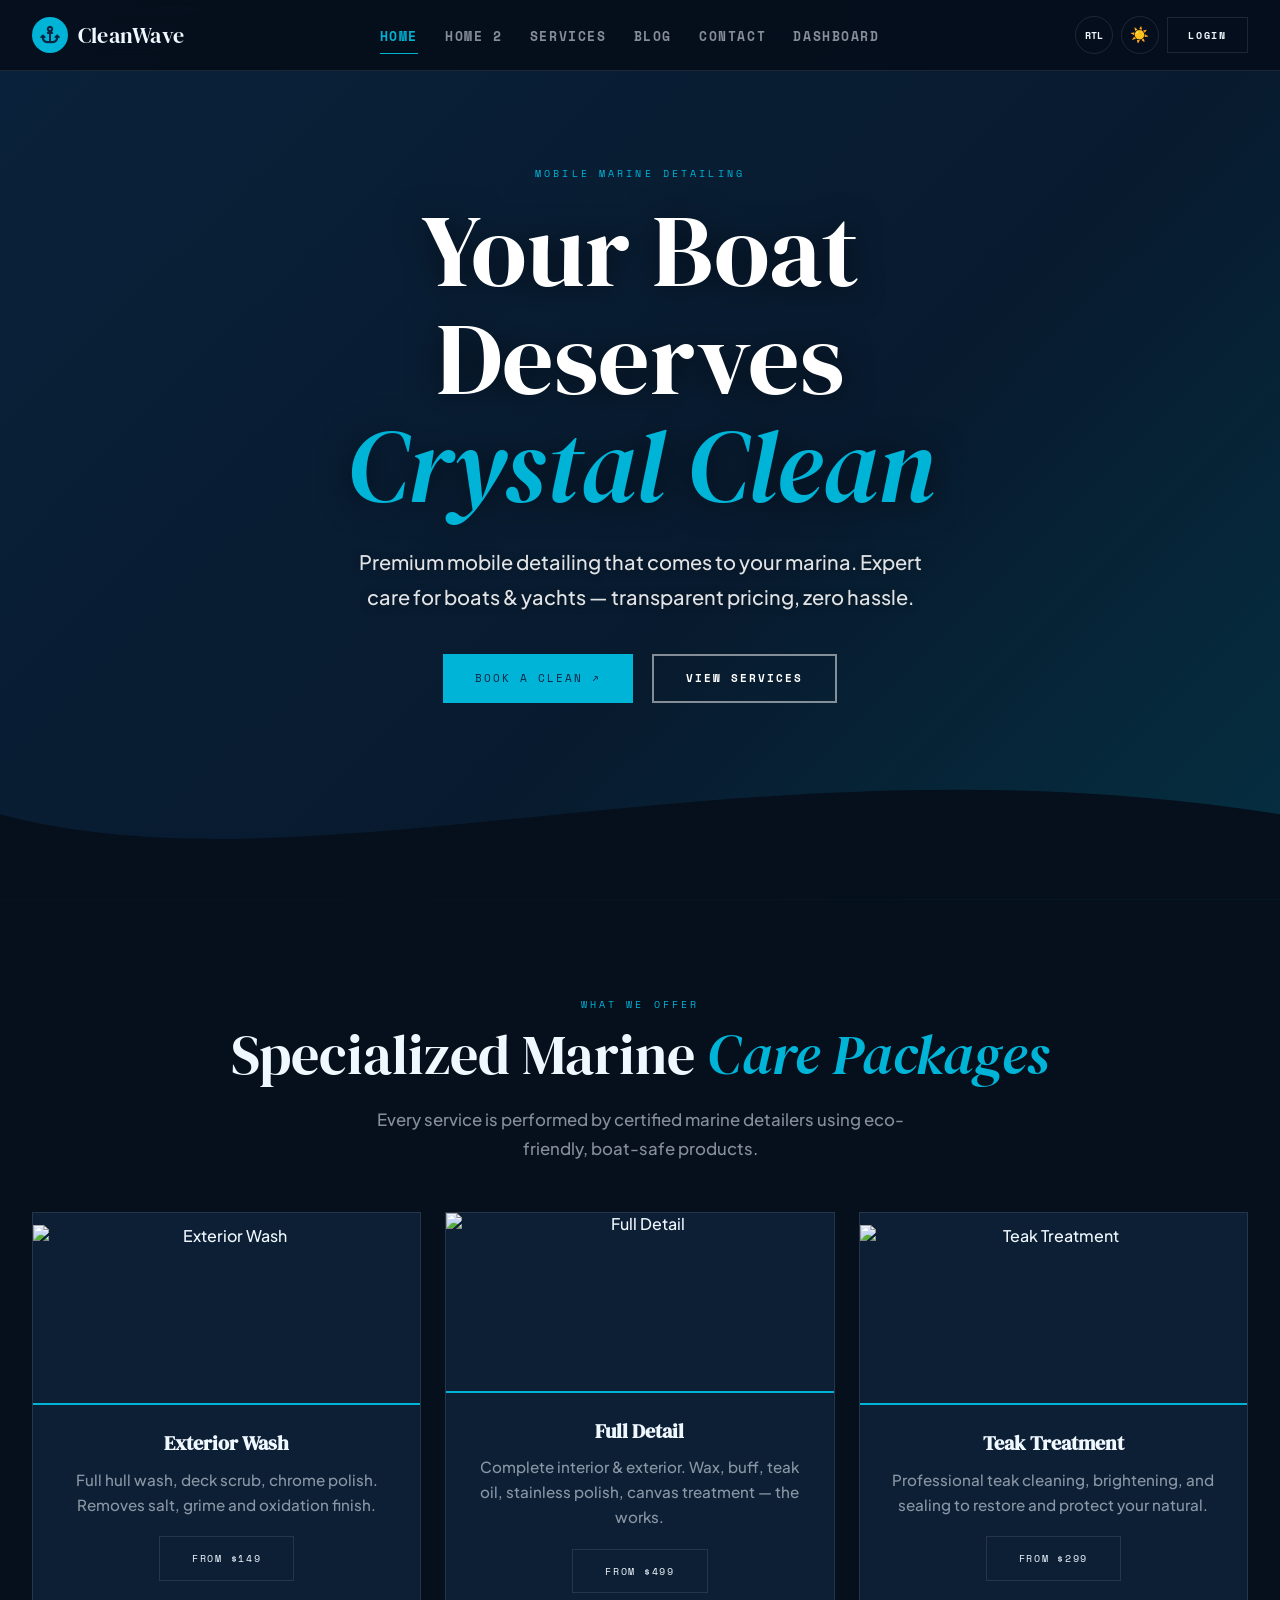
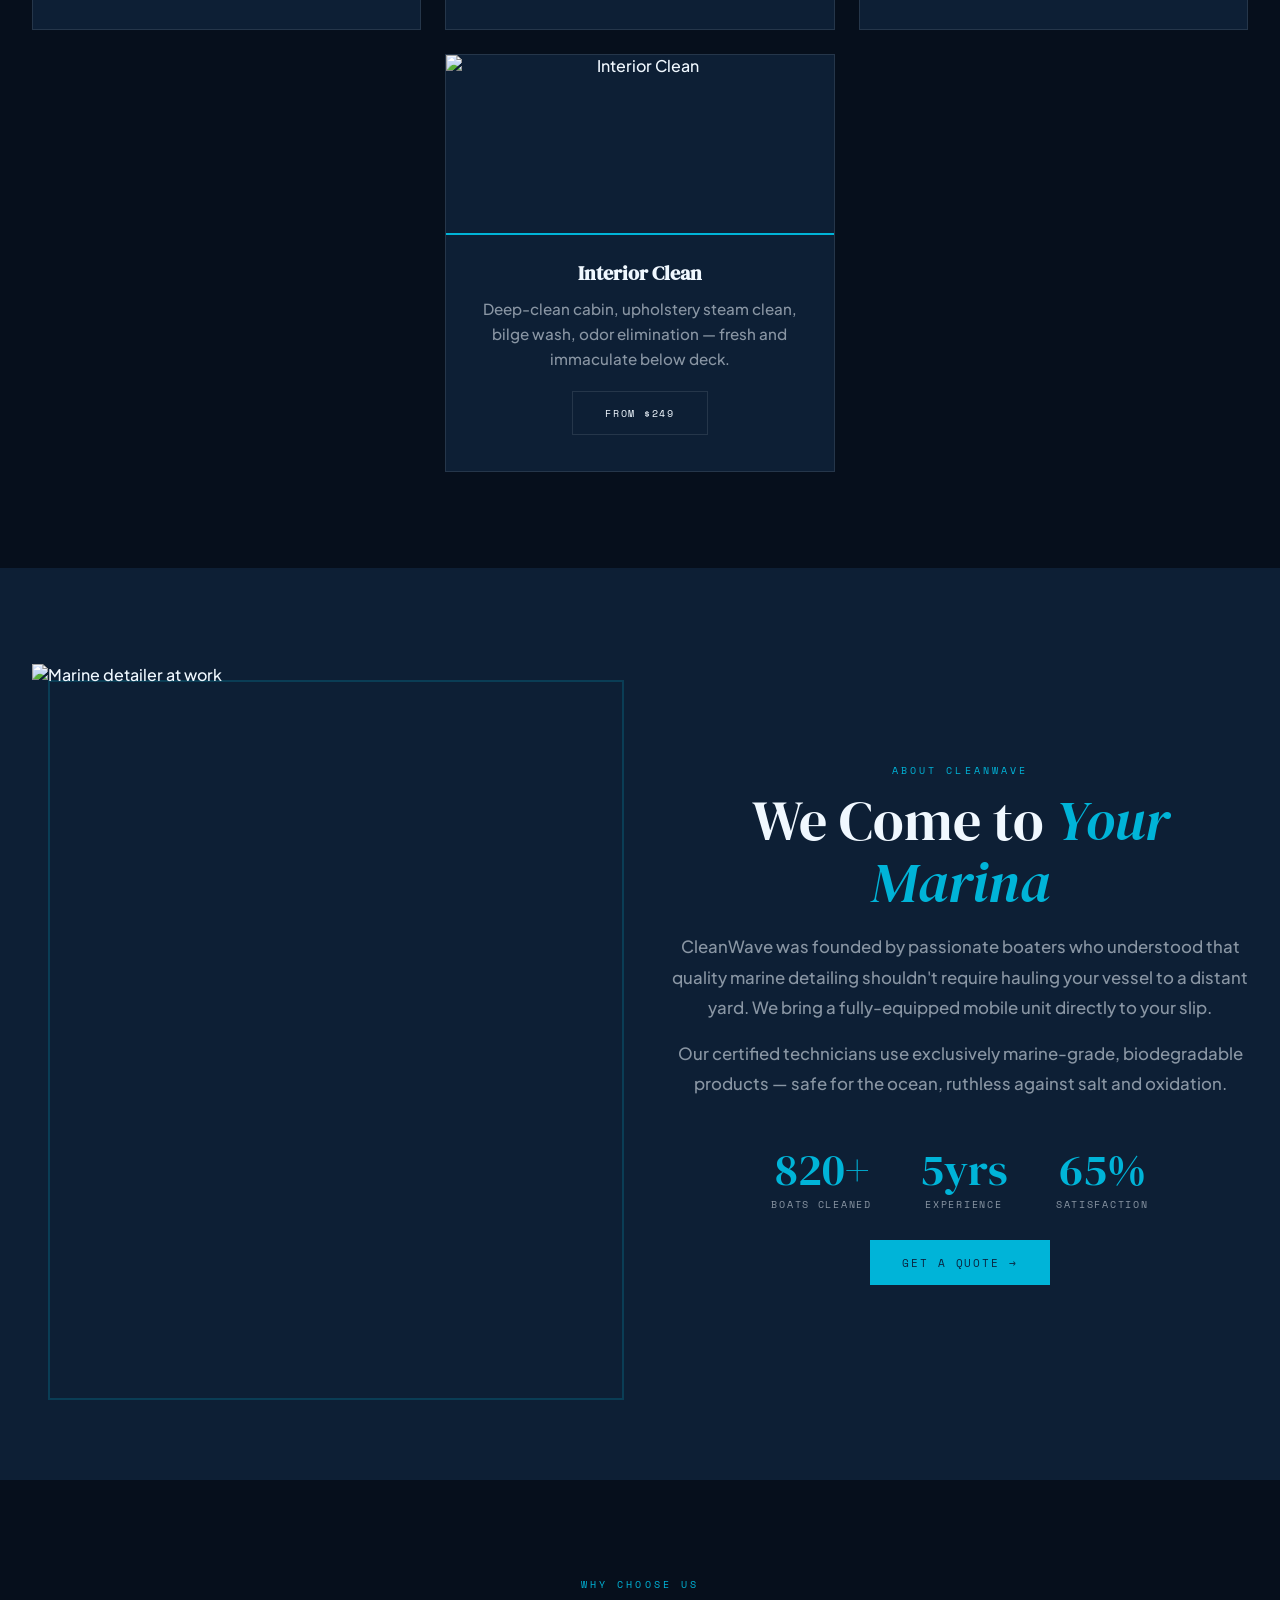
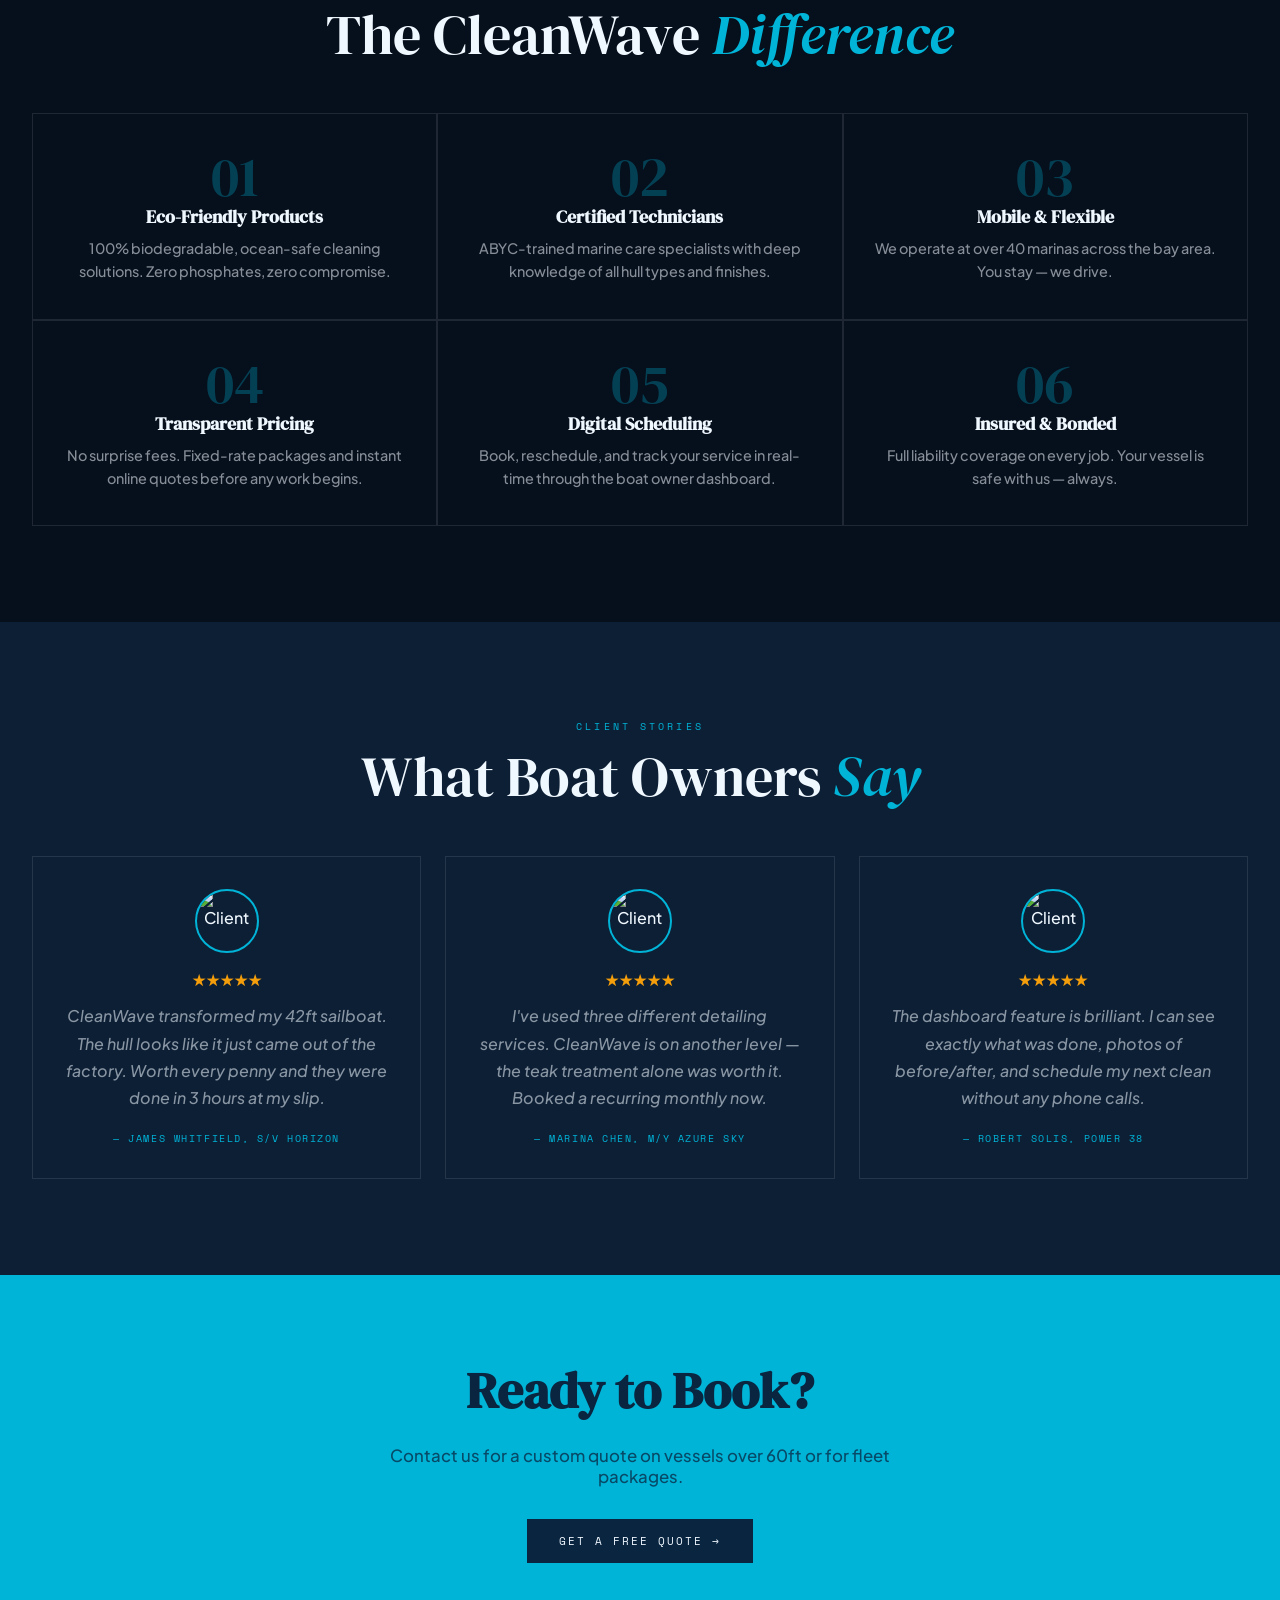
==== commit 9025dde0: "U" ====
--- a/index.html
+++ b/index.html
@@ -22,7 +22,6 @@
       <a href="services.html" class="btn btn-outline"><span>View Services</span></a>
     </div>
   </div>
-  <div class="scroll-ind"><div class="scroll-line"></div><span>Scroll</span></div>
   <div class="hero-wave">
     <svg viewBox="0 0 1200 80" preserveAspectRatio="none" fill="var(--bg)">
       <path d="M0,40 C150,80 350,0 600,40 C850,80 1050,0 1200,40 L1200,80 L0,80 Z"/>
@@ -52,7 +51,7 @@
         <a href="services.html" class="btn btn-dark" style="margin-top:1.2rem;font-size:.6rem"><span>From $499</span></a>
       </div>
       <div class="card reveal stagger-3">
-        <img src="https://images.unsplash.com/photo-1507652313519-d4e9174996dd?w=500&q=80" alt="Teak Treatment" style="width:calc(100% + 3.6rem);height:180px;object-fit:cover;margin:-2.2rem -1.8rem 1.5rem;border-bottom:2px solid var(--accent);"/>
+        <img src="https://www.bottompaintstore.com/blog/wp-content/uploads/applying-teak-cleaner-624x514.jpg" alt="Teak Treatment" style="width:calc(100% + 3.6rem);height:180px;object-fit:cover;margin:-2.2rem -1.8rem 1.5rem;border-bottom:2px solid var(--accent);"/>
         <h3>Teak Treatment</h3>
         <p>Professional teak cleaning, brightening, and sealing to restore and protect your natural.</p>
         <a href="services.html" class="btn btn-dark" style="margin-top:1.2rem;font-size:.6rem"><span>From $299</span></a>
@@ -72,7 +71,7 @@
   <div class="section-inner">
     <div class="split-grid">
       <div class="split-image reveal-left">
-        <img src="https://images.unsplash.com/photo-1540946485063-a40da27545f8?w=700&q=80" alt="Marine detailer at work" style="aspect-ratio:4/5"/>
+        <img src="https://westlinkcommercialcleaning.com.au/wp-content/uploads/2026/02/Whisk_a132b04c657972f886a42d76b4d484e7d-1024x585.jpeg" alt="Marine detailer at work" style="aspect-ratio:4/5"/>
       </div>
       <div class="split-text reveal-right" style="text-align:center; display:flex; flex-direction:column; align-items:center;">
         <span class="section-label">About CleanWave</span>
--- a/style.css
+++ b/style.css
@@ -43,7 +43,7 @@
 
 *,*::before,*::after{box-sizing:border-box;margin:0;padding:0;}
 html{scroll-behavior:smooth;font-size:16px;}
-body{font-family:'Plus Jakarta Sans',sans-serif;background:var(--bg);color:var(--text);transition:background var(--transition),color var(--transition);overflow-x:hidden;}
+body{font-family:'Plus Jakarta Sans',sans-serif;font-weight:500;background:var(--bg);color:var(--text);transition:background var(--transition),color var(--transition);overflow-x:hidden;}
 
 
 
@@ -54,7 +54,7 @@
 .nav-logo-icon{width:36px;height:36px;background:var(--accent);border-radius:50%;display:flex;align-items:center;justify-content:center;font-size:1.1rem;}
 .nav-logo-text{font-family:'DM Serif Display',serif;font-size:1.4rem;font-weight:400;color:var(--text);letter-spacing:.02em;}
 .nav-links{display:flex;align-items:center;gap:.2rem;list-style:none;}
-.nav-links a{font-family:'Space Mono',monospace;font-weight:700;font-size:.68rem;letter-spacing:.12em;text-transform:uppercase;color:var(--text-muted);text-decoration:none;padding:.5rem .75rem;position:relative;transition:color var(--transition);}
+.nav-links a{font-family:'Space Mono',monospace;font-weight:700;font-size:.82rem;letter-spacing:.12em;text-transform:uppercase;color:var(--text-muted);text-decoration:none;padding:.5rem .75rem;position:relative;transition:color var(--transition);}
 .nav-links a::after{content:'';position:absolute;bottom:0;left:.75rem;right:.75rem;height:1px;background:var(--accent);transform:scaleX(0);transition:transform var(--transition);}
 .nav-links a:hover,.nav-links a.active{color:var(--accent);}
 .nav-links a:hover::after,.nav-links a.active::after{transform:scaleX(1);}
@@ -95,9 +95,9 @@
 .hero-overlay{position:absolute;inset:0;background:linear-gradient(135deg,rgba(10,37,64,.85) 0%,rgba(10,37,64,.5) 60%,rgba(0,180,216,.2) 100%);}
 .hero-content{position:relative;z-index:2;text-align:center;max-width:860px;width:100%;}
 .hero-label{font-family:'Space Mono',monospace;font-size:.65rem;letter-spacing:.3em;text-transform:uppercase;color:var(--accent);display:block;margin-bottom:1rem;opacity:0;animation:fadeUp .8s .1s forwards;}
-.hero-title{font-family:'DM Serif Display',serif;font-size:clamp(2.8rem,7vw,6.5rem);font-weight:400;line-height:1.1;color:#ffffff;margin-bottom:1.5rem;opacity:0;animation:fadeUp .9s .3s forwards;}
+.hero-title{font-family:'DM Serif Display',serif;font-size:clamp(3.5rem,8vw,7.5rem);font-weight:400;line-height:1.05;color:#ffffff;margin-bottom:1.5rem;opacity:0;animation:fadeUp .9s .3s forwards;text-shadow:0 2px 32px rgba(0,0,0,.55);}
 .hero-title em{color:var(--accent);font-style:italic;display:block;}
-.hero-sub{font-size:clamp(1rem,1.8vw,1.2rem);color:rgba(240,248,255,.75);line-height:1.7;max-width:560px;margin:0 auto 2.5rem;opacity:0;animation:fadeUp .9s .5s forwards;}
+.hero-sub{font-size:clamp(1.05rem,2vw,1.25rem);color:rgba(255,255,255,.88);line-height:1.75;max-width:580px;margin:0 auto 2.5rem;opacity:0;animation:fadeUp .9s .5s forwards;text-shadow:0 1px 8px rgba(0,0,0,.4);}
 .hero-btns{display:inline-flex;gap:1.2rem;justify-content:center;flex-wrap:wrap;opacity:0;animation:fadeUp .9s .7s forwards;margin:0 auto;}
 .scroll-ind{position:absolute;bottom:2rem;left:50%;transform:translateX(-50%);z-index:3;display:flex;flex-direction:column;align-items:center;gap:.4rem;opacity:0;animation:fadeUp 1s 1s forwards;}
 .scroll-ind span{font-family:'Space Mono',monospace;font-size:.55rem;letter-spacing:.2em;text-transform:uppercase;color:rgba(240,248,255,.4);}
@@ -226,7 +226,7 @@
 .footer-inner{max-width:var(--container);margin:0 auto;}
 .footer-grid{display:grid;grid-template-columns:2fr 1fr 1fr 1fr;gap:3rem;margin-bottom:3rem;}
 .footer-brand p{font-size:.9rem;color:var(--text-muted);line-height:1.7;margin-top:.8rem;max-width:260px;}
-.footer-col h4{font-family:'Space Mono',monospace;font-size:.63rem;letter-spacing:.2em;text-transform:uppercase;color:var(--accent);margin-bottom:1.1rem;}
+.footer-col h4{font-family:'Space Mono',monospace;font-size:.82rem;letter-spacing:.2em;text-transform:uppercase;color:var(--accent);margin-bottom:1.1rem;}
 .footer-col ul{list-style:none;}
 .footer-col ul li{margin-bottom:.55rem;}
 .footer-col ul a{color:var(--text-muted);text-decoration:none;font-size:.9rem;transition:all var(--transition);display:inline-block;}
@@ -267,7 +267,8 @@
 @media(max-width:1024px){
   .features-grid{grid-template-columns:repeat(2,1fr);}
   .pricing-grid{grid-template-columns:1fr;}
-  .split-grid{grid-template-columns:1fr;}
+  .split-grid{grid-template-columns:1fr 1fr;gap:2.5rem;align-items:center;}
+  .split-text{display:flex;flex-direction:column;justify-content:center;align-items:center;text-align:center;}
   .footer-grid{grid-template-columns:1fr 1fr;}
   .contact-grid{grid-template-columns:1fr;}
 }
@@ -277,6 +278,8 @@
   .nav-cta-secondary,.nav-cta-primary{display:none;}
   /* removed .cards-grid */
   .features-grid{grid-template-columns:repeat(2,1fr);}
+  .split-grid{grid-template-columns:1fr;}
+  .split-text{align-items:flex-start;text-align:left;}
   .footer-grid{grid-template-columns:1fr;}
   .stats-row{gap:1.5rem;}
 }
@@ -285,6 +288,8 @@
   .features-grid{grid-template-columns:1fr;}
   .pricing-grid{grid-template-columns:1fr;}
   .blog-grid{grid-template-columns:1fr;}
+  .split-grid{grid-template-columns:1fr;}
+  .split-text{align-items:flex-start;text-align:left;}
   .footer-bottom{flex-direction:column;text-align:center;}
   section{padding:4rem 1rem;}
 }
